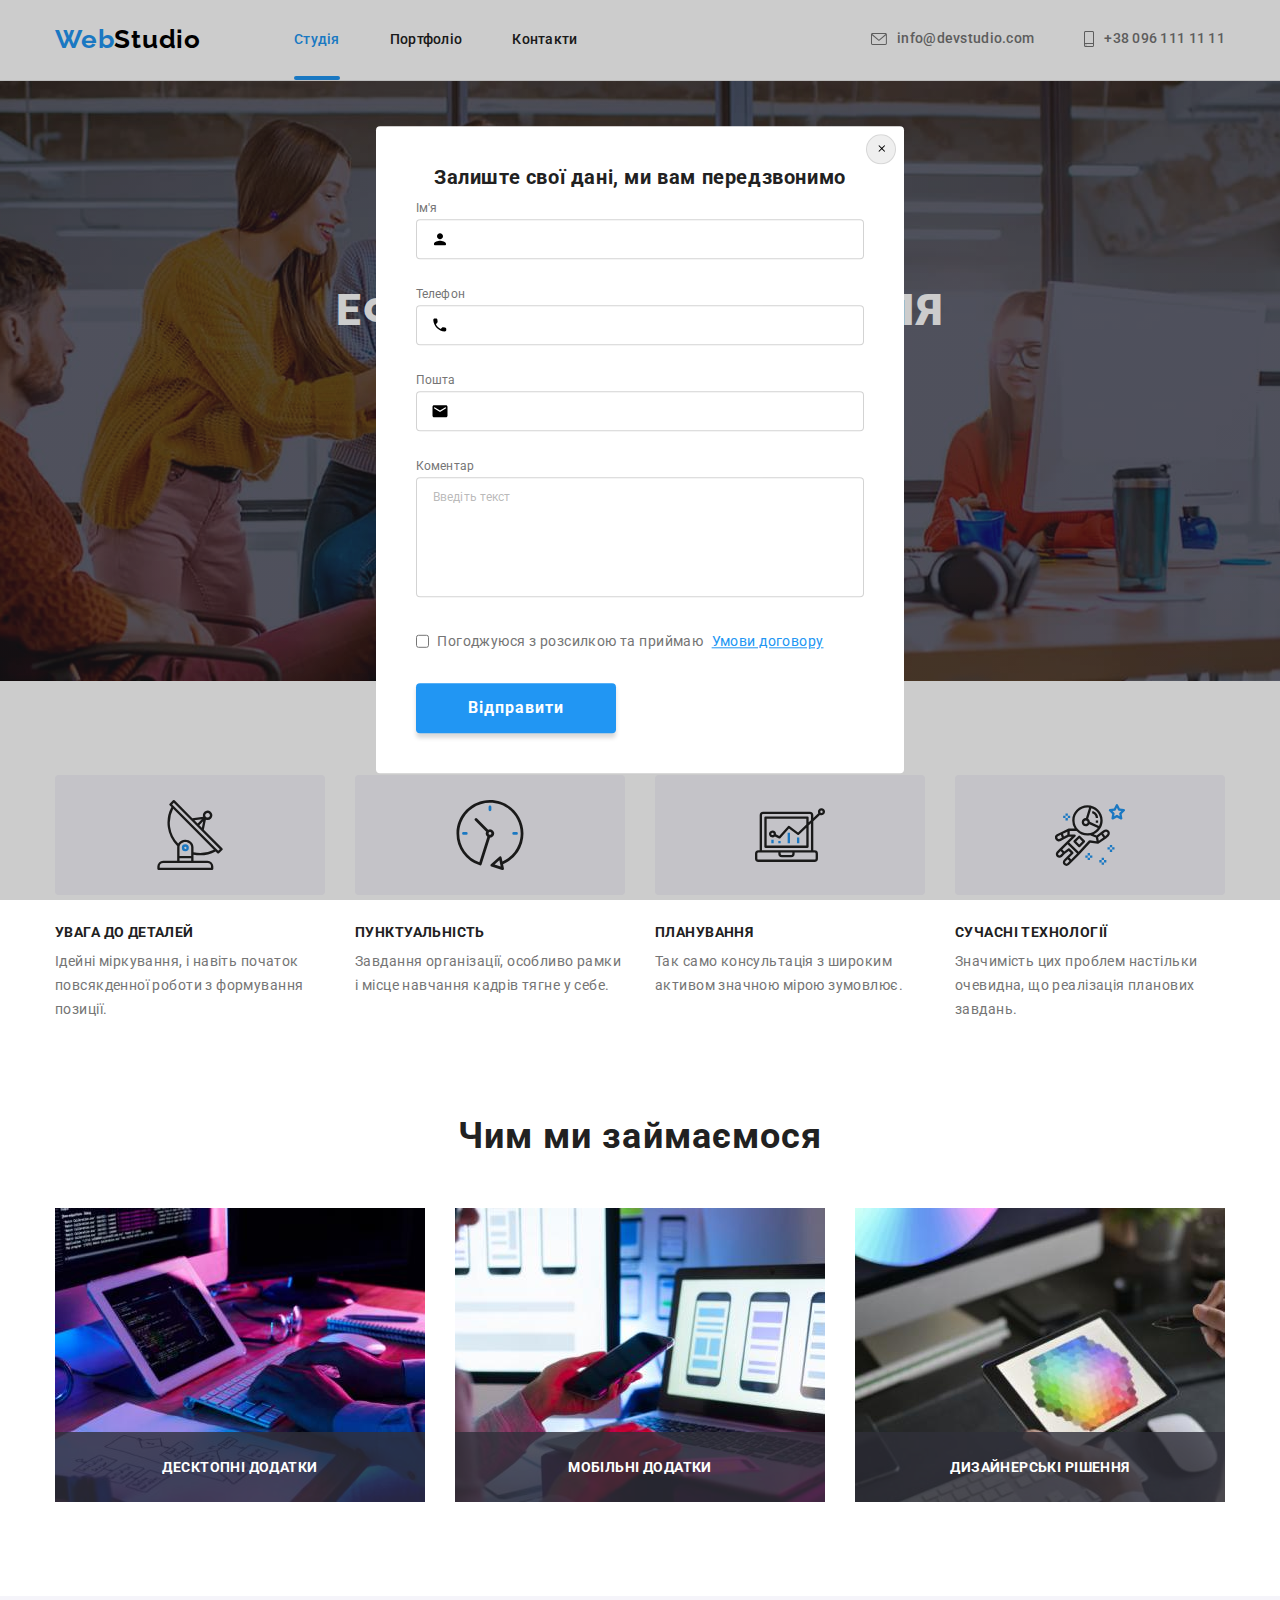
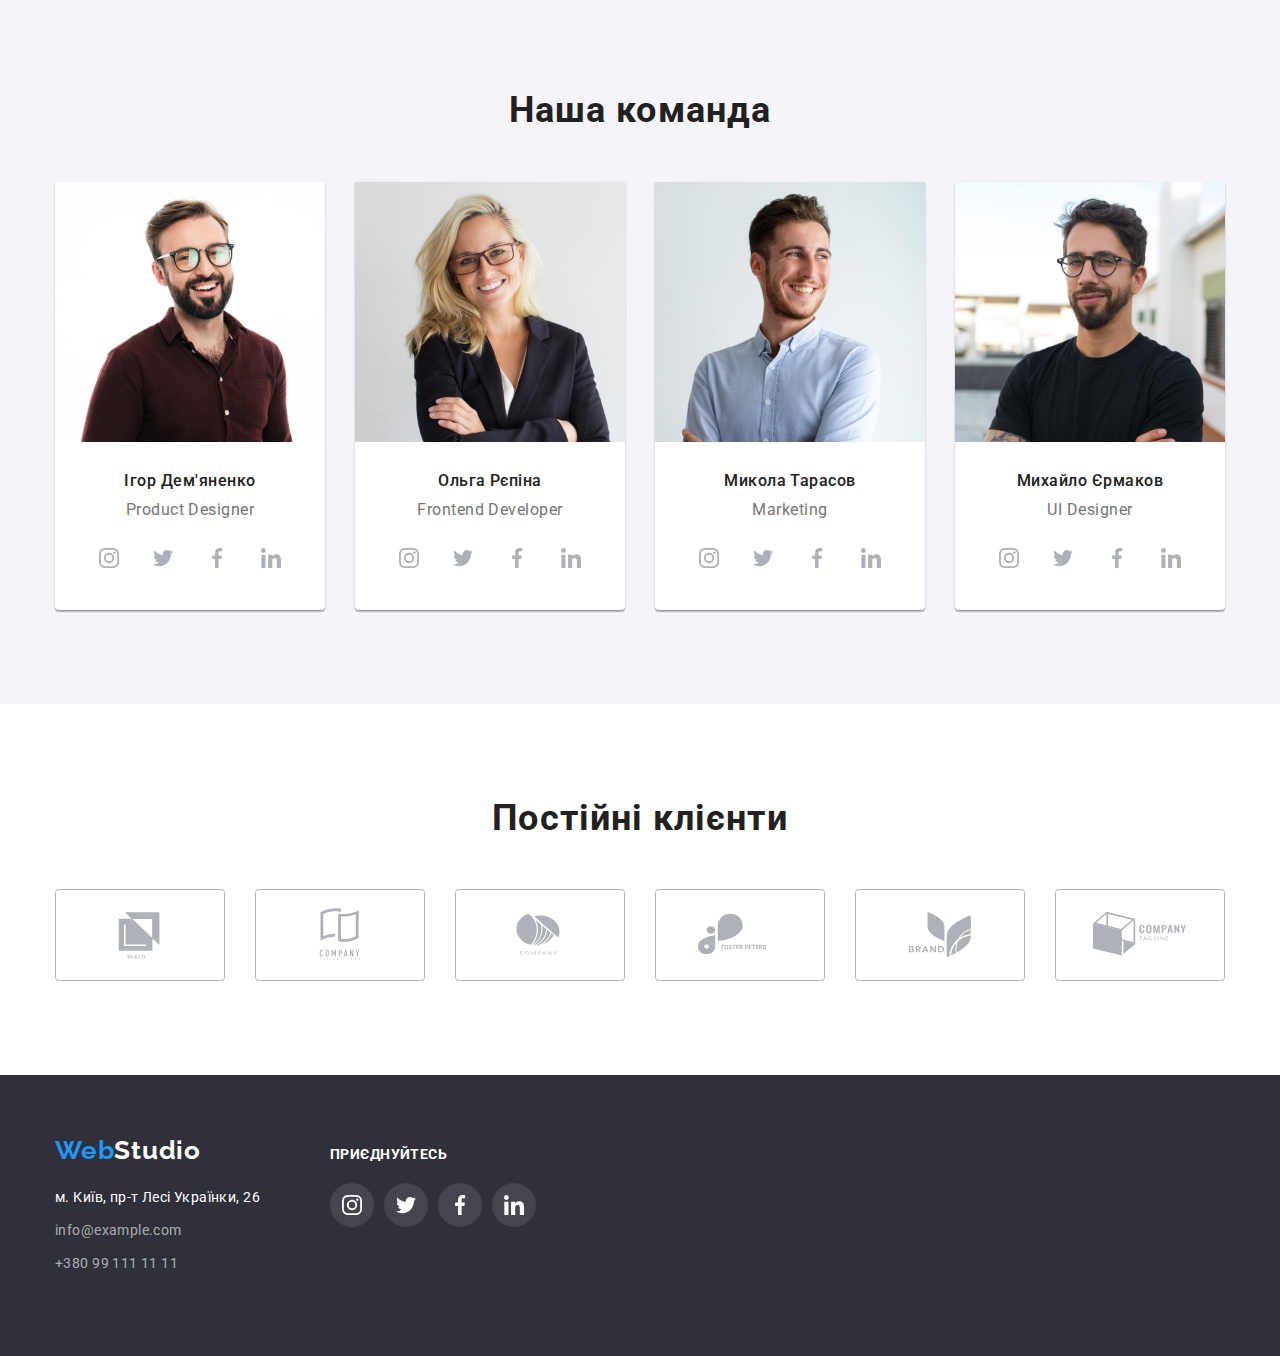
==== index.html @ add009b6 "Homework 6" ====
<!DOCTYPE html>
<html lang="ru">
  <head>
    <meta charset="UTF-8" />
    <meta http-equiv="X-UA-Compatible" content="IE=edge" />
    <meta name="viewport" content="width=device-width, initial-scale=1.0" />
    <title>Студия</title>
    <link rel="preconnect" href="https://fonts.googleapis.com" />
    <link rel="preconnect" href="https://fonts.gstatic.com" crossorigin />
    <link
      href="https://fonts.googleapis.com/css2?family=Raleway:wght@700&family=Roboto:wght@400;500;700;900&display=swap"
      rel="stylesheet"
    />
    <link
      rel="stylesheet"
      href="https://cdn.jsdelivr.net/npm/modern-normalize@1.1.0/modern-normalize.min.css"
    />
    <link rel="stylesheet" href="./css/styles.css" />
  </head>
  <body class="body">
    <header class="header">
      <div class="container">
        <div class="header-container">
          <a href="./index.html" class="header-logo link"
            >Web<span class="header-logo-name">Studio</span></a
          >

          <div class="header-container">
            <ul class="header-list list">
              <li class="header-item-menu">
                <a href="./index.html" class="header-link link current"
                  >Студія
                </a>
              </li>
              <li class="header-item">
                <a href="./portfolio.html" class="header-link link"
                  >Портфоліо</a
                >
              </li>
              <li class="header-item">
                <a href="" class="header-link link">Контакти</a>
              </li>
            </ul>
          </div>
          <div class="header-container-social">
            <ul class="header-list-social list">
              <li class="header-item">
                <a href=" mailto:info@devstudio.com" class="header-mail link">
                  <svg class="header-icon" width="16px" height="12px">
                    <use href="./images/icon.svg#icon-envelope"></use>
                  </svg>
                  info@devstudio.com</a
                >
              </li>
              <li class="header-item">
                <a href="tel:+38096111111" class="header-tel link"
                  ><svg class="header-icon" width="10px" height="16px">
                    <use href="./images/icon.svg#icon-vector"></use>
                  </svg>
                  +38 096 111 11 11</a
                >
              </li>
            </ul>
          </div>
        </div>
      </div>
    </header>
    <main>
      <section class="hero">
        <div class="container">
          <h1 class="hero-title">Ефективні рішення для вашого бізнесу</h1>
          <button type="button" class="hero-btn" data-modal-open>
            Замовити послугу
          </button>
        </div>
      </section>
      <section class="list-item">
        <div class="container">
          <ul class="list-icon list">
            <li class="item-icon">
              <svg class="icon" width="70px" height="70px">
                <use href="./images/icon.svg#icon-antenna"></use>
              </svg>
            </li>
            <li class="item-icon">
              <svg class="icon" width="70px" height="70px">
                <use href="./images/icon.svg#icon-clock"></use>
              </svg>
            </li>
            <li class="item-icon">
              <svg class="icon" width="70px" height="70px">
                <use href="./images/icon.svg#icon-diagram"></use>
              </svg>
            </li>
            <li class="item-icon">
              <svg class="icon" width="70px" height="70px">
                <use href="./images/icon.svg#icon-astronaut"></use>
              </svg>
            </li>
          </ul>
          <ul class="list-info list">
            <li class="item">
              <h3 class="list-item-title">УВАГА ДО ДЕТАЛЕЙ</h3>
              <p class="list-item-text">
                Ідейні міркування, і навіть початок повсякденної роботи з
                формування позиції.
              </p>
            </li>
            <li class="item">
              <h3 class="list-item-title">ПУНКТУАЛЬНІСТЬ</h3>
              <p class="list-item-text">
                Завдання організації, особливо рамки і місце навчання кадрів
                тягне у себе.
              </p>
            </li>
            <li class="item">
              <h3 class="list-item-title">ПЛАНУВАННЯ</h3>
              <p class="list-item-text">
                Так само консультація з широким активом значною мірою зумовлює.
              </p>
            </li>
            <li class="item">
              <h3 class="list-item-title">СУЧАСНІ ТЕХНОЛОГІЇ</h3>
              <p class="list-item-text">
                Значимість цих проблем настільки очевидна, що реалізація
                планових завдань.
              </p>
            </li>
          </ul>
        </div>
      </section>
      <section class="work">
        <div class="container">
          <h2 class="work-title">Чим ми займаємося</h2>
          <ul class="work-list list">
            <li class="work-item">
              <img src="images/img.jpg" width="370" alt="Делаем разметку" />
              <div class="box">
                <p class="text">Десктопні додатки</p>
              </div>
            </li>
            <li class="work-item">
              <img
                src="images/img1.jpg"
                width="370"
                alt="Оптимизируем под все платформы"
              />
              <div class="box">
                <p class="text">Мобільні додатки</p>
              </div>
            </li>
            <li class="work-item">
              <img
                src="images/img2.jpg"
                width="370"
                alt="Подбираем цветовую гамму"
              />
              <div class="box">
                <p class="text">Дизайнерські рішення</p>
              </div>
            </li>
          </ul>
        </div>
      </section>
      <section class="team">
        <div class="container">
          <h2 class="team-title">Наша команда</h2>
          <ul class="team-list list">
            <li class="team-item">
              <img src="images/img3.jpg" width="270" alt="Ігор Дем'яненко" />
              <div class="info">
                <h3 class="team-after-title">Ігор Дем'яненко</h3>
                <p class="team-text">Product Designer</p>
                <ul class="team-soc list">
                  <li class="team-soc-item">
                    <a href="" class="team-soc-link link">
                      <svg class="team-soc-icon" width="20px" height="20px">
                        <use href="./images/icon.svg#icon-instagram"></use>
                      </svg>
                    </a>
                  </li>
                  <li class="team-soc-item">
                    <a href="" class="team-soc-link link">
                      <svg class="team-soc-icon" width="20px" height="20px">
                        <use href="./images/icon.svg#icon-twitter"></use>
                      </svg>
                    </a>
                  </li>
                  <li class="team-soc-item">
                    <a href="" class="team-soc-link link">
                      <svg class="team-soc-icon" width="20px" height="20px">
                        <use href="./images/icon.svg#icon-facebook"></use>
                      </svg>
                    </a>
                  </li>
                  <li class="team-soc-item">
                    <a href="" class="team-soc-link link">
                      <svg class="team-soc-icon" width="20px" height="20px">
                        <use href="./images/icon.svg#icon-linkedin"></use>
                      </svg>
                    </a>
                  </li>
                </ul>
              </div>
            </li>
            <li class="team-item">
              <img src="images/img4.jpg" width="270" alt="Ольга Рєпіна" />
              <div class="info">
                <h3 class="team-after-title">Ольга Рєпіна</h3>
                <p class="team-text">Frontend Developer</p>
                <ul class="team-soc list">
                  <li class="team-soc-item">
                    <a href="" class="team-soc-link link">
                      <svg class="team-soc-icon" width="20px" height="20px">
                        <use href="./images/icon.svg#icon-instagram"></use>
                      </svg>
                    </a>
                  </li>
                  <li class="team-soc-item">
                    <a href="" class="team-soc-link link">
                      <svg class="team-soc-icon" width="20px" height="20px">
                        <use href="./images/icon.svg#icon-twitter"></use>
                      </svg>
                    </a>
                  </li>
                  <li class="team-soc-item">
                    <a href="" class="team-soc-link link">
                      <svg class="team-soc-icon" width="20px" height="20px">
                        <use href="./images/icon.svg#icon-facebook"></use>
                      </svg>
                    </a>
                  </li>
                  <li class="team-soc-item">
                    <a href="" class="team-soc-link link">
                      <svg class="team-soc-icon" width="20px" height="20px">
                        <use href="./images/icon.svg#icon-linkedin"></use>
                      </svg>
                    </a>
                  </li>
                </ul>
              </div>
            </li>
            <li class="team-item">
              <img src="images/img5.jpg" width="270" alt="Микола Тарасов" />
              <div class="info">
                <h3 class="team-after-title">Микола Тарасов</h3>
                <p class="team-text">Marketing</p>
                <ul class="team-soc list">
                  <li class="team-soc-item">
                    <a href="" class="team-soc-link link">
                      <svg class="team-soc-icon" width="20px" height="20px">
                        <use href="./images/icon.svg#icon-instagram"></use>
                      </svg>
                    </a>
                  </li>
                  <li class="team-soc-item">
                    <a href="" class="team-soc-link link">
                      <svg class="team-soc-icon" width="20px" height="20px">
                        <use href="./images/icon.svg#icon-twitter"></use>
                      </svg>
                    </a>
                  </li>
                  <li class="team-soc-item">
                    <a href="" class="team-soc-link link">
                      <svg class="team-soc-icon" width="20px" height="20px">
                        <use href="./images/icon.svg#icon-facebook"></use>
                      </svg>
                    </a>
                  </li>
                  <li class="team-soc-item">
                    <a href="" class="team-soc-link link">
                      <svg class="team-soc-icon" width="20px" height="20px">
                        <use href="./images/icon.svg#icon-linkedin"></use>
                      </svg>
                    </a>
                  </li>
                </ul>
              </div>
            </li>
            <li class="team-item">
              <img src="images/img6.jpg" width="270" alt="Михайло Єрмаков" />
              <div class="info">
                <h3 class="team-after-title">Михайло Єрмаков</h3>
                <p class="team-text">UI Designer</p>
                <ul class="team-soc list">
                  <li class="team-soc-item">
                    <a href="" class="team-soc-link link">
                      <svg class="team-soc-icon" width="20px" height="20px">
                        <use href="./images/icon.svg#icon-instagram"></use>
                      </svg>
                    </a>
                  </li>
                  <li class="team-soc-item">
                    <a href="" class="team-soc-link link">
                      <svg class="team-soc-icon" width="20px" height="20px">
                        <use href="./images/icon.svg#icon-twitter"></use>
                      </svg>
                    </a>
                  </li>
                  <li class="team-soc-item">
                    <a href="" class="team-soc-link link">
                      <svg class="team-soc-icon" width="20px" height="20px">
                        <use href="./images/icon.svg#icon-facebook"></use>
                      </svg>
                    </a>
                  </li>
                  <li class="team-soc-item">
                    <a href="" class="team-soc-link link">
                      <svg class="team-soc-icon" width="20px" height="20px">
                        <use href="./images/icon.svg#icon-linkedin"></use>
                      </svg>
                    </a>
                  </li>
                </ul>
              </div>
            </li>
          </ul>
        </div>
      </section>
      <section class="client">
        <div class="container">
          <h2 class="client-title">Постійні клієнти</h2>
          <ul class="client-list list">
            <li class="client-item">
              <a href="" class="company link">
                <svg class="company-icon" width="106px" height="60px">
                  <use href="./images/icon.svg#icon-logo"></use>
                </svg>
              </a>
            </li>
            <li class="client-item">
              <a href="" class="company link">
                <svg class="company-icon" width="106px" height="60px">
                  <use href="./images/icon.svg#icon-logo1"></use>
                </svg>
              </a>
            </li>
            <li class="client-item">
              <a href="" class="company link">
                <svg class="company-icon" width="106px" height="60px">
                  <use href="./images/icon.svg#icon-logo2"></use>
                </svg>
              </a>
            </li>
            <li class="client-item">
              <a href="" class="company link">
                <svg class="company-icon" width="106px" height="60px">
                  <use href="./images/icon.svg#icon-logo3"></use>
                </svg>
              </a>
            </li>
            <li class="client-item">
              <a href="" class="company link">
                <svg class="company-icon" width="106px" height="60px">
                  <use href="./images/icon.svg#icon-logo4"></use>
                </svg>
              </a>
            </li>
            <li class="client-item">
              <a href="" class="company link">
                <svg class="company-icon" width="106px" height="60px">
                  <use href="./images/icon.svg#icon-logo5"></use>
                </svg>
              </a>
            </li>
          </ul>
        </div>
      </section>
    </main>
    <footer class="footer">
      <div class="container">
        <div class="footer-info">
          <a href="./index.html" class="footer-logo link"
            >Web<span class="footer-logo-name">Studio</span></a
          >

          <address class="addres">
            <ul class="footer-list list">
              <li class="footer-item">
                <a
                  href="https://goo.gl/maps/9EhLEktv7gh13AXv5"
                  class="footer-addres link"
                  target="_blank"
                  rel="noopener noreferrer nofollow"
                  >м. Київ, пр-т Лесі Українки, 26</a
                >
              </li>
              <li class="footer-item">
                <a href="mailto:info@example.com" class="footer-link link"
                  >info@example.com</a
                >
              </li>
              <li class="footer-item">
                <a href="tel:+380991111111" class="footer-tel link"
                  >+380 99 111 11 11</a
                >
              </li>
            </ul>
          </address>
        </div>
        <div class="social">
          <h3 class="social-title">приєднуйтесь</h3>
          <ul class="team-social list">
            <li class="team-social-item">
              <a href="" class="team-social-link link">
                <svg class="team-social-icon" width="20px" height="20px">
                  <use href="./images/icon.svg#icon-instagram"></use>
                </svg>
              </a>
            </li>
            <li class="team-social-item">
              <a href="" class="team-social-link link">
                <svg class="team-social-icon" width="20px" height="20px">
                  <use href="./images/icon.svg#icon-twitter"></use>
                </svg>
              </a>
            </li>
            <li class="team-social-item">
              <a href="" class="team-social-link link">
                <svg class="team-social-icon" width="20px" height="20px">
                  <use href="./images/icon.svg#icon-facebook"></use>
                </svg>
              </a>
            </li>
            <li class="team-social-item">
              <a href="" class="team-social-link link">
                <svg class="team-social-icon" width="20px" height="20px">
                  <use href="./images/icon.svg#icon-linkedin"></use>
                </svg>
              </a>
            </li>
          </ul>
        </div>
      </div>
    </footer>
    <div class="backdrop" data-modal>
      <div class="modal">
        <button type="button" class="modal-close" data-modal-close>
          <svg class="model-icon" width="11px" height="11px">
            <use href="./images/icon.svg#icon-close"></use>
          </svg>
        </button>
        <p class="modal-title">Залиште свої дані, ми вам передзвонимо</p>
        <form class="modal-form">
          <div class="modal-field">
            <label class="modal-label" for="name">Ім'я</label>
            <div>
              <input
                type="text"
                class="modal-input"
                name="name"
                placeholder=""
                required
                id="name"
              />
              <svg class="form-icon" width="18px" height="18px">
                <use href="./images/icon.svg#icon-person"></use>
              </svg>
            </div>
          </div>

          <div class="modal-field">
            <label class="modal-label" for="tel">Телефон</label>
            <div>
              <input
                type="tel"
                class="modal-input"
                name="tel"
                placeholder=""
                required
                id="tel"
              />
              <svg class="form-icon" width="18px" height="18px">
                <use href="./images/icon.svg#icon-phone"></use>
              </svg>
            </div>
          </div>
          <div class="modal-field">
            <label class="modal-label" for="email">Пошта</label>
            <div>
              <input
                type="email"
                class="modal-input"
                name="email"
                placeholder=""
                id="email"
              />
              <svg class="form-icon" width="18px" height="18px">
                <use href="./images/icon.svg#icon-email"></use>
              </svg>
            </div>
          </div>
          <div class="modal-field">
            <label class="modal-label" for="user-text">Коментар</label>
            <textarea
              name="user-text"
              id="user-text"
              placeholder="Введіть текст"
              class="modal-text"
            ></textarea>
          </div>
          <div class="form">
            <input type="checkbox" name="yes" id="yes" />
            <p class="form-title">Погоджуюся з розсилкою та приймаю</p>
            <a href="" class="modal-link">Умови договору</a>
          </div>
          <button type="submit" class="modal-btn">Відправити</button>
        </form>
      </div>
    </div>
    <script src="./js/modal.js"></script>
  </body>
</html>
---- css/styles.css ----
:root {
  --timing-function: cubic-bezier(0.4, 0, 0.2, 1);
  --duration: 250ms;

  --background-color-hero: #2f303a;
  --hero-title-color: #ffffff;
  --background-color-team: #f5f4fa;
  --link-color: #2196f3;
  --btn-color: #188ce8;
  --soc-link: #ffffff;
  --soc-icon: #afb1b8;
  --company: #2196f3;
  --team-social-link: #2196f3;
  --team-social-icon: #ffffff;
  --card-link: translateY(-100%);
  --portfolio-item: 0px 1px 1px rgba(0, 0, 0, 0.12),
    0px 4px 4px rgba(0, 0, 0, 0.06), 1px 4px 6px rgba(0, 0, 0, 0.16);
}

p,
h1,
h2,
h3,
h4,
h5,
h6 {
  margin: 0;
}
ul,
ol {
  margin-left: 0;
  padding-left: 0;
}
address {
  font-style: normal;
}
a {
  color: currentColor;
}
button {
  cursor: pointer;
}
img {
  display: block;
  max-width: 100%;
}

.body {
  font-family: "Roboto", sans-serif;
}
.list {
  list-style: none;
  margin: 0;
}
.link {
  text-decoration: none;
}
.container {
  width: 1200px;
  max-width: 100%;
  margin-left: auto;
  margin-right: auto;
  padding-left: 15px;
  padding-right: 15px;
}
.section {
  padding-top: 94px;
  padding-bottom: 94px;
}

/*---------HEADER---------*/
.header {
  background-color: #ffffff;
  padding-top: 24px;
  padding-bottom: 25px;
}
.header-logo {
  font-family: "Raleway";
  font-style: normal;
  font-weight: 700;
  font-size: 26px;
  line-height: 1.19;
  letter-spacing: 0.03em;
  color: #2196f3;
}

.header-logo-name {
  width: 145px;
  height: 31px;
  left: 215px;
  top: 24px;
  font-family: "Raleway", sans-serif;
  font-style: normal;
  font-weight: 700;
  font-size: 26px;
  line-height: 1.19;
  letter-spacing: 0.03em;
  color: #000000;
}
.header-item-menu {
  margin-left: 93px;
}

.header-container {
  display: flex;
  align-items: center;
}

.header-list {
  display: flex;
  gap: 50px;
}
.header-list-social {
  display: flex;
  gap: 50px;
}
.header-container-social {
  margin-left: auto;
}

.header-link {
  font-weight: 500;
  font-size: 14px;
  line-height: 1.14;
  letter-spacing: 0.02em;
  color: #212121;
  padding-top: 32px;
  padding-bottom: 32px;
  transition: color var(--duration) var(--timing-function);
}
.current {
  color: #2196f3;
  position: relative;
}
.header-link.current::after {
  position: absolute;
  bottom: -1px;
  left: 0;
  content: "";
  display: block;
  width: 100%;
  height: 4px;
  background-color: #2196f3;
  border-radius: 2px;
}

.header-link:hover,
.header-link:focus {
  color: var(--link-color);
}
.header-mail {
  color: #757575;
  font-weight: 500;
  font-size: 14px;
  line-height: 1.14;
  letter-spacing: 0.02em;
  transition: color var(--duration) var(--timing-function);
}
.header-mail:hover,
.header-mail:focus {
  color: var(--link-color);
}
.header-tel {
  font-weight: 500;
  font-size: 14px;
  line-height: 1.14;
  letter-spacing: 0.02em;
  color: #757575;
  transition: color var(--duration) var(--timing-function);
}
.header-tel:hover,
.header-tel:focus {
  color: var(--link-color);
}
.header-mail,
.header-tel,
.header-icon {
  display: flex;
  align-items: center;
  gap: 10px;
}

.header-mail:hover,
.header-mail:focus {
  color: var(--link-color);
}

.header-link.current {
  color: #2196f3;
}
.header-icon {
  fill: currentColor;
}

/*----------HERO----------*/
.hero {
  background-color: #2f303a;
  background-color: var(--background-color-hero);
  padding-bottom: 200px;
  padding-top: 200px;
  background-image: linear-gradient(
      rgba(47, 48, 58, 0.4),
      rgba(47, 48, 58, 0.4)
    ),
    url(../images/hero-bg.jpg);
  max-width: 1600px;
  margin: 0 auto;

  background-repeat: no-repeat;
  background-position: center;
  background-size: cover;
}

.hero-title {
  font-weight: 900;
  font-size: 44px;
  line-height: 1.36;
  text-align: center;
  letter-spacing: 0.06em;
  color: #ffffff;
  text-transform: uppercase;
  color: var(--hero-title-color);
  max-width: 696px;
  margin-right: auto;
  margin-left: auto;
}
.hero-btn {
  font-weight: 700;
  font-size: 16px;
  line-height: 1.87;
  display: flex;
  align-items: center;
  text-align: center;
  letter-spacing: 0.06em;
  color: #ffffff;
  background: #2196f3;
  box-shadow: 0px 4px 4px rgba(0, 0, 0, 0.15);
  border-radius: 4px;
  font-family: inherit;
  display: block;
  margin: 30px auto 0;
  padding: 10px 32px;
  border: 0;
  transition: background-color var(--duration) var(--timing-function);
}
.hero-btn:hover,
.hero-btn:focus {
  background-color: var(--btn-color);
}

/*----------LIST-ITEM----------*/
.list-item {
  padding-top: 94px;
  padding-bottom: 94px;
}
.list-icon {
  display: flex;

  justify-content: space-between;
  gap: 30px;
}
.item-icon {
  display: flex;
  width: 270px;
  height: 120px;
  background-color: #f5f4fa;
  border-radius: 4px;
  margin-bottom: 30px;
  justify-content: center;
  align-items: center;
}
.item-icon {
}
.icon {
}
.list-info {
  display: flex;
  gap: 30px;
}
.item {
  display: flex;
  display: inline-block;
}
.item::before,
.list-item-title {
  font-weight: 700;
  font-size: 14px;
  line-height: 1.14;
  letter-spacing: 0.03em;
  color: #212121;
  text-transform: uppercase;
}
.list-item-text {
  font-weight: 400;
  font-size: 14px;
  line-height: 1.71;
  letter-spacing: 0.03em;
  color: #757575;
  margin-top: 10px;
  max-width: 270px;
}

/*----------WORK----------*/
.work {
  display: flex;
  align-items: center;
  padding-bottom: 94px;
}

.work-title {
  font-weight: 700;
  font-size: 36px;
  line-height: 1.16;
  text-align: center;
  letter-spacing: 0.03em;
  color: #212121;

  margin-bottom: 50px;
}
.work-list {
  display: flex;
  gap: 30px;
}
.work-item {
  position: relative;
}

.box {
  width: 370px;
  height: 70px;
  background-color: rgba(47, 48, 58, 0.8);
  position: absolute;
  bottom: 0%;
}
.text {
  font-family: "Roboto";
  font-style: normal;
  font-weight: 700;
  font-size: 14px;
  line-height: 16px;
  text-align: center;
  letter-spacing: 0.03em;
  text-transform: uppercase;
  color: #ffffff;

  padding-top: 27px;
  padding-right: auto;
  padding-bottom: 27px;
  padding-left: auto;
}

/*----------TEAM----------*/

.team {
  background-color: #f5f4fa;
  background-color: var(--background-color-team);
  padding-top: 94px;
  padding-bottom: 94px;
}
.team-icon {
  content: "";
  width: 270px;
  height: 120px;
}
.team-list {
  display: flex;
  gap: 30px;
}
.team-soc {
  display: flex;
  justify-content: center;
  gap: 10px;
}
.team-soc-link {
  width: 44px;
  height: 44px;
  border-radius: 50%;
  background-color: #ffffff;
  display: flex;
  align-items: center;
  justify-content: center;
  transition: background-color var(--duration) var(--timing-function);
}
.team-soc-icon {
  fill: #afb1b8;
  transition: fill var(--duration) var(--timing-function);
}
.team-soc-link:hover,
.team-soc-link:focus {
  background-color: var(--link-color);
}

.team-soc-link:hover .team-soc-icon {
  fill: var(--soc-link);
}
.team-soc-link:focus .team-soc-icon {
  fill: var(--soc-link);
}

.team-title {
  font-weight: 700;
  font-size: 36px;
  line-height: 1.16;
  text-align: center;
  letter-spacing: 0.03em;
  color: #212121;
  margin-bottom: 50px;
}

.team-item {
  background: #ffffff;
  box-shadow: 0px 1px 3px rgba(0, 0, 0, 0.12), 0px 1px 1px rgba(0, 0, 0, 0.14),
    0px 2px 1px rgba(0, 0, 0, 0.2);
  border-radius: 0px 0px 4px 4px;
}
.team-after-title {
  font-weight: 500;
  font-size: 16px;
  line-height: 1.18;
  text-align: center;
  letter-spacing: 0.03em;
  color: #212121;
  margin-bottom: 10px;
}
.team-text {
  font-weight: 400;
  font-size: 16px;
  line-height: 1.18;
  text-align: center;
  letter-spacing: 0.03em;
  color: #757575;
  margin-bottom: 16px;
}
.info {
  padding-top: 30px;
  padding-bottom: 30px;
}
.client {
  padding-top: 94px;
  padding-bottom: 94px;
}
.client-title {
  font-weight: 700;
  font-size: 36px;
  line-height: 1.16;
  text-align: center;
  letter-spacing: 0.03em;
  color: #212121;
  margin-bottom: 50px;
}
.client-list {
  display: flex;
  justify-content: center;
  align-items: center;
  gap: 30px;
  grid-row: 0;
}
.client-item {
}

.company {
  display: flex;
  border: 1px solid #afb1b8;
  border-radius: 4px;
  width: calc((1170px - 150px) / 6);
  height: 92px;
  justify-content: center;
  align-items: center;
  color: #afb1b8;
  transition: border-color var(--duration) var(--timing-function),
    color var(--duration) var(--timing-function);
}
.company-icon {
  fill: #afb1b8;
}
.company-icon {
  fill: currentColor;
}

.company:hover,
.company:focus {
  border-color: var(--company);
  color: var(--company);
}

/*----------FOOTER----------*/
.footer-info {
}
.footer {
  background-color: #2f303a;
  padding-top: 60px;
  padding-bottom: 60px;
  margin: 0 auto;
}
.footer .container {
  display: flex;
  align-items: baseline;
}
.footer-logo {
  width: 145px;
  height: 31px;
  left: 215px;
  top: 24px;
  font-family: "Raleway";
  font-style: normal;
  font-weight: 700;
  font-size: 26px;
  line-height: 1.19;
  letter-spacing: 0.03em;
  color: #2196f3;
}
.footer-logo-name {
  font-family: "Raleway", sans-serif;
  font-style: normal;
  font-weight: 700;
  font-size: 26px;
  line-height: 1.19;
  letter-spacing: 0.03em;
  color: #ffffff;
}
.footer-list {
  margin-bottom: 20px;
}

.addres {
  font-style: normal;
  margin-top: 20px;
}

.footer-addres {
  font-size: 14px;
  line-height: 1.71;
  letter-spacing: 0.03em;
  color: #ffffff;
}
.footer-item {
  margin-bottom: 9px;
}
.footer-item:last-child {
  margin-bottom: 0px;
}

.footer-link {
  font-size: 14px;
  line-height: 1.71;
  letter-spacing: 0.03em;
  color: rgba(255, 255, 255, 0.6);
}
.footer-tel {
  font-size: 14px;
  line-height: 1.71;
  letter-spacing: 0.03em;
  color: rgba(255, 255, 255, 0.6);
}
.social {
  margin-left: 70px;
}
.social-title {
  font-size: 14px;
  line-height: 1.14;
  letter-spacing: 0.03em;
  text-transform: uppercase;
  color: #ffffff;
  margin-bottom: 20px;
}
.team-social {
  display: flex;
  justify-content: center;
  gap: 10px;
}

.team-social-link {
  width: 44px;
  height: 44px;
  border-radius: 50%;
  background-color: rgba(255, 255, 255, 0.1);
  display: flex;
  align-items: center;
  justify-content: center;
  transition: background-color var(--duration) var(--timing-function),
    fill var(--duration) var(--timing-function);
}
.team-social-icon {
  fill: #ffffff;
}
.team-social-link:hover,
.team-social-link:focus {
  background-color: var(--team-social-link);
}

.team-social-link:hover .team-social-icon {
  fill: var(--team-social-icon);
}
.team-social-link:focus .team-social-icon {
  fill: var(--team-social-icon);
}

/*----------PORTFOLIO----------*/
.header {
  display: flex;
  align-items: center;
  border-bottom: 1px solid #ececec;
}

.header-list-portfolio {
  display: flex;
  align-items: center;
  gap: 50px;
  margin-left: 93px;
}
.header-list-contact {
  display: flex;
  align-items: center;
  gap: 50px;
}
.header-item-portfolio {
  display: flex;
  align-items: center;
  gap: 10px;
}
.portfolio-icon {
  display: flex;
  align-items: center;
  gap: 50px;
}
.header-container-portfolio {
  margin-left: auto;
}

.hidden {
  position: absolute;
  width: 1px;
  height: 1px;
  margin: -1px;
  border: 0;
  padding: 0;
  white-space: nowrap;
  clip-path: inset(100%);
  clip: rect(0 0 0 0);
  overflow: hidden;
}
.portfolio {
  padding-top: 94px;
  padding-bottom: 94px;
}
.portfolio-list {
  display: flex;
  justify-content: center;
  gap: 8px;
  margin-bottom: 50px;
}
.portfolio-list-items {
  display: flex;
  flex-wrap: wrap;
  justify-content: space-between;
  row-gap: 30px;
}
.portfolio-item {
  background: #ffffff;
  transition: box-shadow var(--duration) var(--timing-function);
}
.card {
  position: relative;
  overflow: hidden;
}
.card-link {
}
.card-link:hover .text-card {
  transform: var(--card-link);
}
.card-link:focus .text-card {
  transform: var(--card-link);
}
.text-card {
  position: absolute;
  width: 100%;
  height: 100%;

  padding: 63px 24px;
  font-weight: 400;
  font-size: 18px;
  line-height: 1.55;
  letter-spacing: 0.03em;
  color: #ffffff;
  background-color: rgba(33, 150, 243, 0.9);
  transition: transform var(--duration) var(--timing-function);
}

.portfolio-item:hover,
.portfolio-item:focus {
  box-shadow: var(--portfolio-item);
}

.portfolio-list-items li img {
  width: 370px;
}
.portfolio-btn {
  font-weight: 500;
  font-size: 16px;
  line-height: 1.62;
  text-align: center;
  letter-spacing: 0.03em;
  color: #212121;
  background: #f5f4fa;
  border-radius: 4px;
  cursor: pointer;
  font-family: inherit;
  border: 0;
  padding: 6px 22px;
  transition: background-color var(--duration) var(--timing-function),
    color var(--duration) var(--timing-function);
}
.portfolio-btn:hover,
.portfolio-btn:focus {
  background-color: #2196f3;
  color: #ffffff;
}

.portfolio-title {
  font-weight: 700;
  font-size: 18px;
  line-height: 2;
  letter-spacing: 0.06em;
  color: #212121;
  margin-bottom: 4px;
}
.portfolio-text {
  font-size: 16px;
  line-height: 1.87;
  letter-spacing: 0.03em;
  color: #757575;
}
.portfolio-item-bottom {
  border-right: 1px solid #eeeeee;
  border-bottom: 1px solid #eeeeee;
  border-left: 1px solid #eeeeee;
  padding: 20px 24px;
}

/* MODAL */
.backdrop {
  position: fixed;
  top: 0;
  width: 100%;
  height: 100%;
  background-color: rgba(0, 0, 0, 0.2);
  transition: opacity 250ms linear, visibility 250ms linear;
}
.backdrop.is-hidden .modal {
  transform: translate(-50%, -50%) scale(0);
}
.modal {
  position: absolute;
  background-color: #ffffff;
  width: 528px;
  min-height: 581px;
  border-radius: 4px;
  top: 50%;
  left: 50%;
  transform: translate(-50%, -50%) scale(1);
  transition: transform 250ms linear;
  padding: 40px;
}
.modal-title {
  font-weight: 700;
  font-size: 20px;
  line-height: 23px;
  text-align: center;
  letter-spacing: 0.03em;
  color: #212121;
  margin-bottom: 12px;
}
.modal-close {
  position: absolute;
  right: 8px;
  top: 8px;
  width: 30px;
  height: 30px;
  border: 1px solid rgba(0, 0, 0, 0.1);
  border-radius: 50%;
}
.model-icon {
  color: #000000;
}
.is-hidden {
  opacity: 0;
  visibility: hidden;
  pointer-events: none;
}
.modal-input {
  width: 100%;
  height: 40px;
  border: 1px solid rgba(33, 33, 33, 0.2);
  border-radius: 4px;
  padding-left: 42px;
}
.modal-field {
  margin-bottom: 28px;
  position: relative;
}
.modal-input::placeholder {
  font-weight: 400;
  font-size: 12px;
  line-height: 14px;
  letter-spacing: 0.01em;
  color: rgba(117, 117, 117, 0.5);
}
.modal-label {
  font-weight: 400;
  font-size: 12px;
  line-height: 14px;
  letter-spacing: 0.01em;
  color: #757575;
  display: block;
  margin-bottom: 4px;
}
.modal-text {
  width: 100%;
  height: 120px;
  border: 1px solid rgba(33, 33, 33, 0.2);
  border-radius: 4px;
  padding: 12px 16px;
  resize: none;
}
.modal-text::placeholder {
  font-weight: 400;
  font-size: 12px;
  line-height: 14px;
  letter-spacing: 0.01em;
  color: rgba(117, 117, 117, 0.5);
}
.form-icon {
  position: absolute;
  top: 50%;
  bottom: 50%;
  transform: translate(-50% -50%);
  left: 15px;
}
.modal-btn {
  width: 200px;
  height: 50px;
  background: #2196f3;
  box-shadow: 0px 4px 4px rgba(0, 0, 0, 0.15);
  border-radius: 4px;
  border: none;
  font-weight: 700;
  font-size: 16px;
  line-height: 30px;
  align-items: center;
  text-align: center;
  letter-spacing: 0.06em;
  color: #ffffff;
}
.form {
  display: flex;
  gap: 8.38px;
  margin-bottom: 30px;
}
.form-title {
  font-weight: 400;
  font-size: 14px;
  line-height: 24px;
  color: #757575;
  letter-spacing: 0.03em;
}
.modal-link {
  font-weight: 400;
  font-size: 14px;
  line-height: 24px;
  color: #2196f3;
  letter-spacing: 0.03em;
  text-decoration: underline;
}
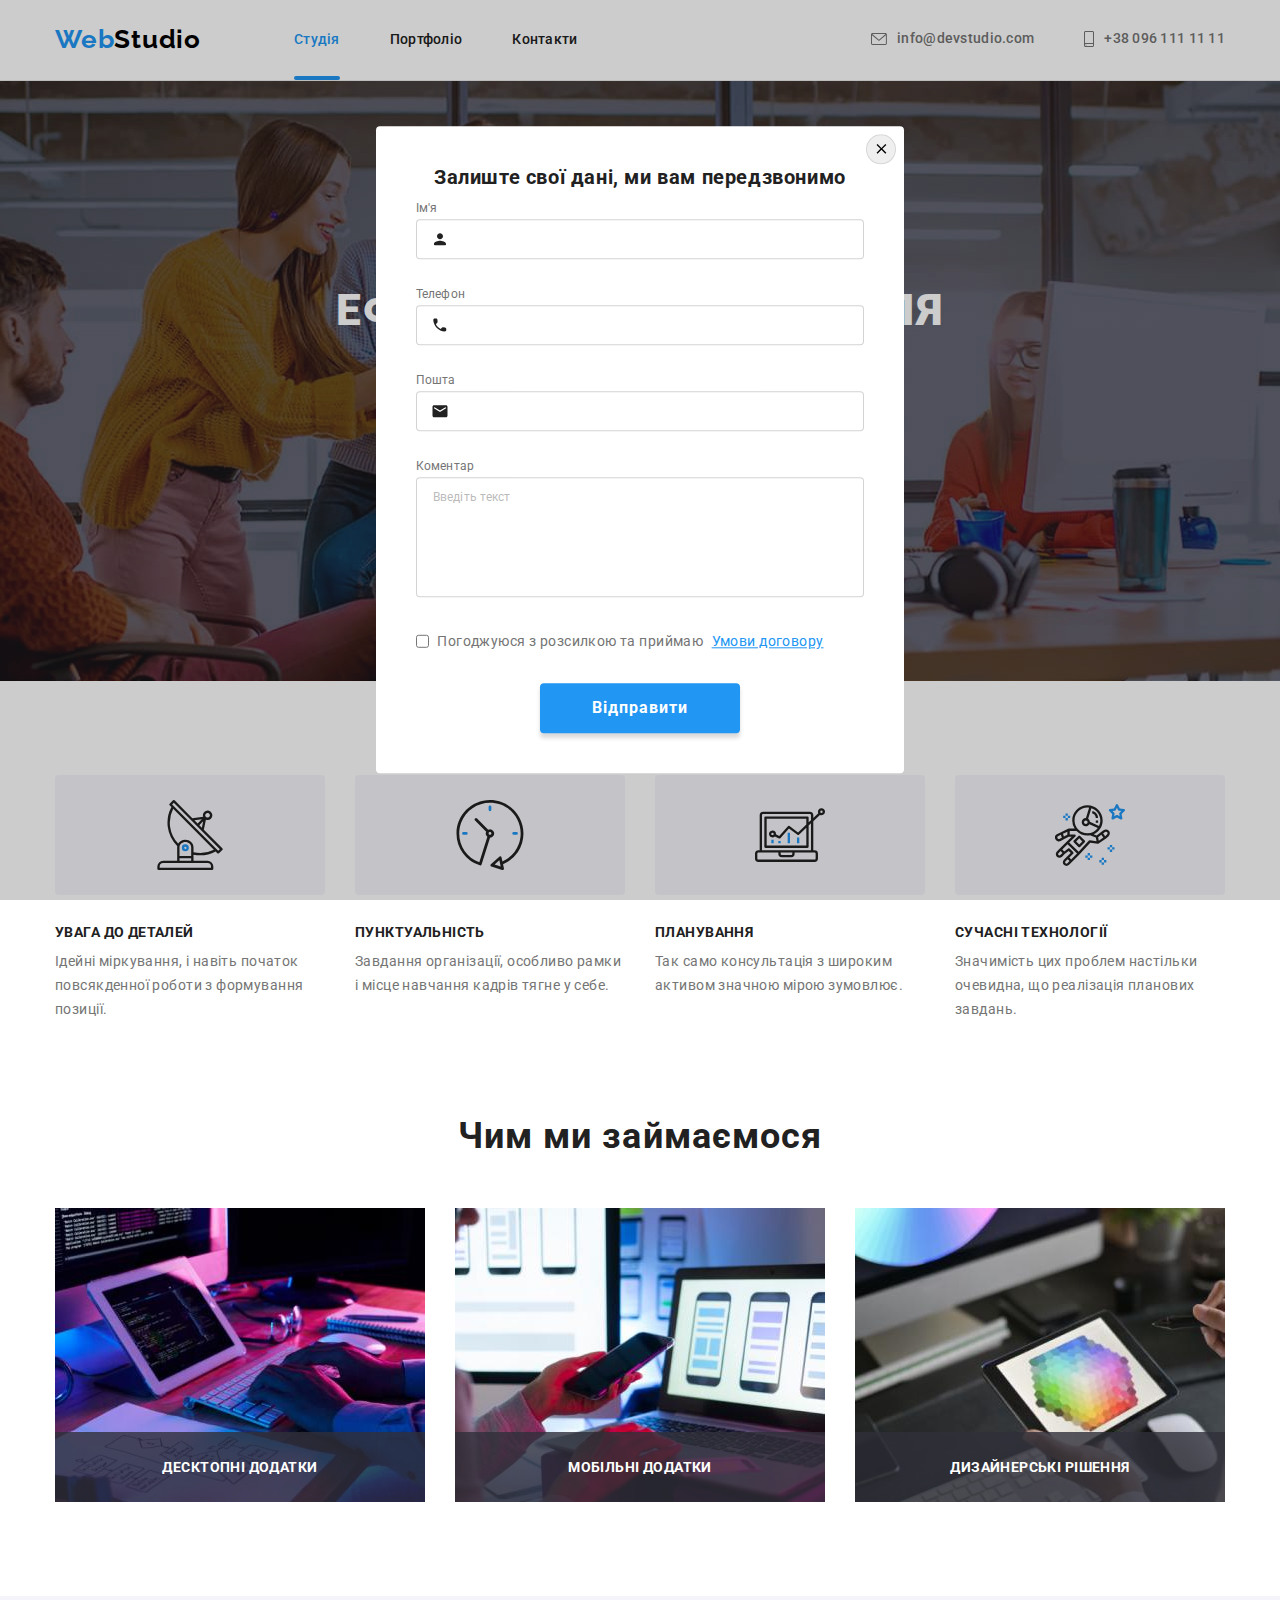
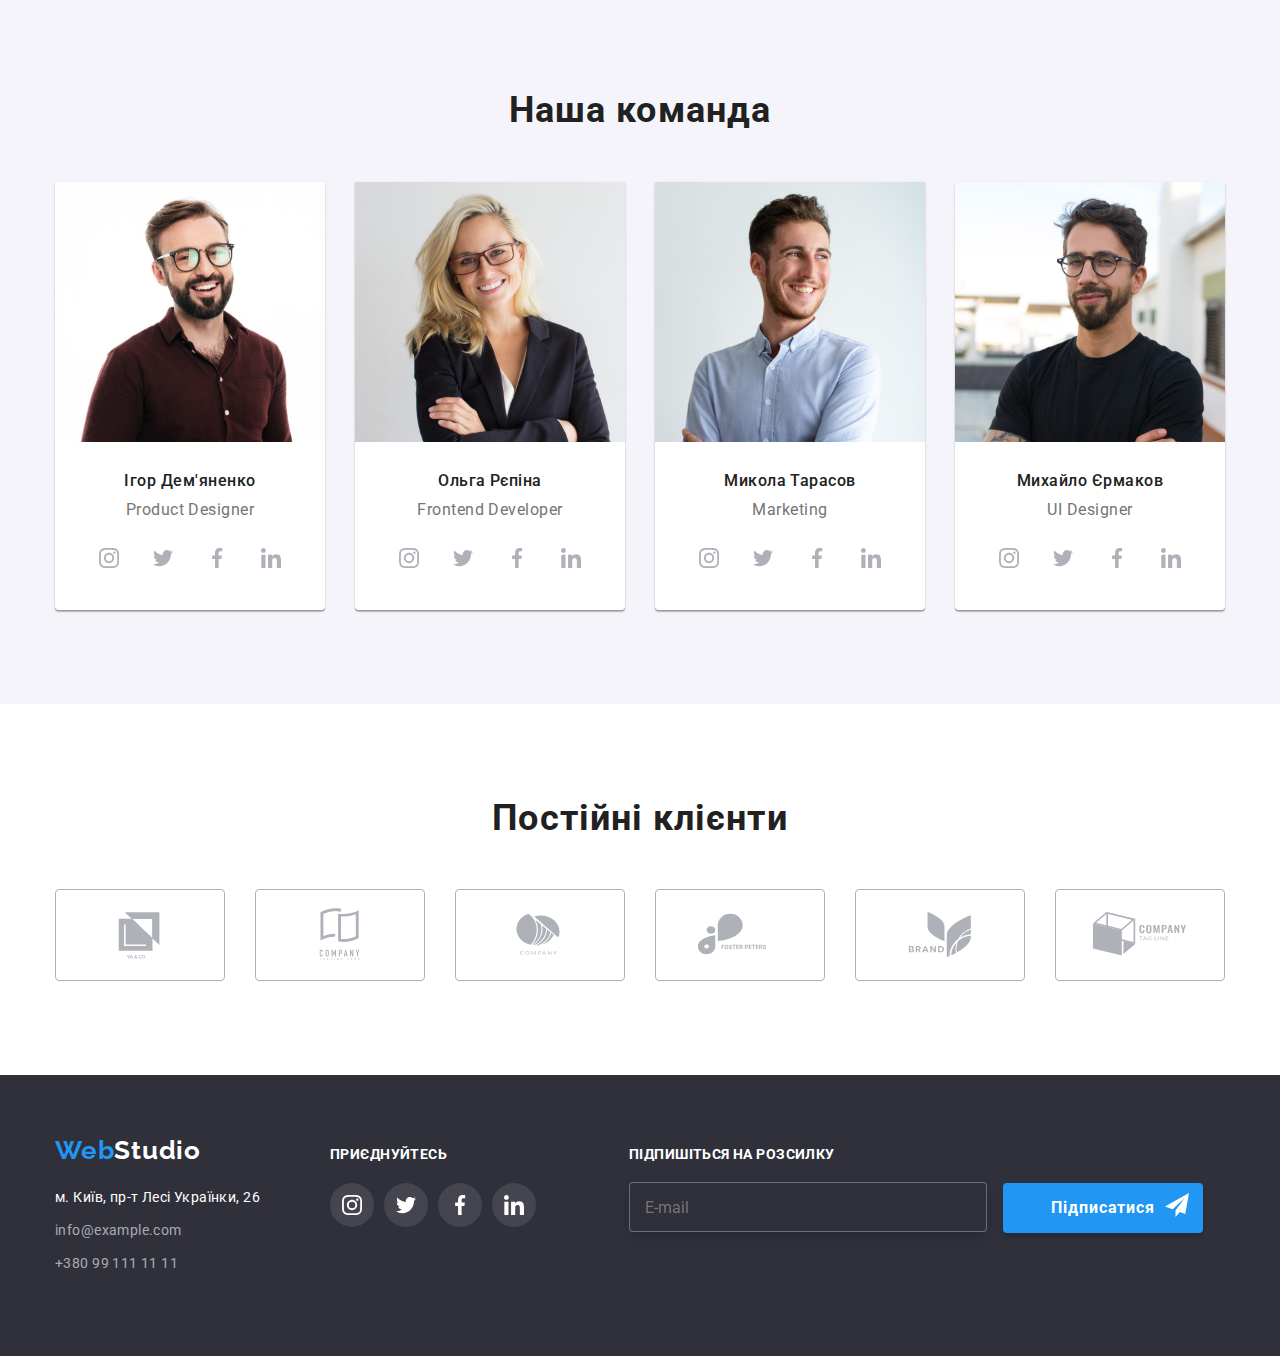
==== commit 233ff329: "homework 6" ====
--- a/index.html
+++ b/index.html
@@ -431,12 +431,22 @@
             </li>
           </ul>
         </div>
+        <div>
+          <h3 class="footer-title">Підпишіться на розсилку</h3>
+          <input type="text" class="footer-input" placeholder="E-mail" />
+          <button type="submit" class="footer-btn">
+            Підписатися
+            <svg class="footer-icon" width="24px" height="24px">
+              <use href="./images/icon.svg#icon-telegram"></use>
+            </svg>
+          </button>
+        </div>
       </div>
     </footer>
     <div class="backdrop" data-modal>
       <div class="modal">
         <button type="button" class="modal-close" data-modal-close>
-          <svg class="model-icon" width="11px" height="11px">
+          <svg class="model-icon" width="18px" height="18px">
             <use href="./images/icon.svg#icon-close"></use>
           </svg>
         </button>
@@ -508,6 +518,7 @@
         </form>
       </div>
     </div>
+
     <script src="./js/modal.js"></script>
   </body>
 </html>
--- a/css/styles.css
+++ b/css/styles.css
@@ -594,6 +594,61 @@
 .team-social-link:focus .team-social-icon {
   fill: var(--team-social-icon);
 }
+.footer-title {
+  font-weight: 700;
+  font-size: 14px;
+  line-height: 16px;
+  letter-spacing: 0.03em;
+  text-transform: uppercase;
+  margin-left: 93px;
+  color: #ffffff;
+  margin-bottom: 20px;
+}
+.footer-input {
+  width: 358px;
+  height: 50px;
+  background-color: #2f303a;
+  border: 1px solid rgba(255, 255, 255, 0.3);
+  filter: drop-shadow(0px 4px 4px rgba(0, 0, 0, 0.15));
+  border-radius: 4px;
+  margin-left: 93px;
+  color: #ffffff;
+  padding: 15px;
+  outline: transparent;
+  transition: border-color var(--duration) var(--timing-function);
+}
+.footer-input:hover,
+.footer-input:focus {
+  border-color: #2196f3;
+}
+.footer-icon {
+  position: absolute;
+
+  fill: #ffffff;
+  margin-left: 10px;
+}
+.footer-btn {
+  width: 200px;
+  height: 50px;
+  margin-left: 12px;
+  background: #2196f3;
+  box-shadow: 0px 4px 4px rgba(0, 0, 0, 0.15);
+  border-radius: 4px;
+  border: none;
+  font-weight: 700;
+  font-size: 16px;
+  line-height: 30px;
+  align-items: center;
+  text-align: center;
+  letter-spacing: 0.06em;
+
+  color: #ffffff;
+  transition: background-color var(--duration) var(--timing-function);
+}
+.footer-btn:hover,
+.footer-btn:focus {
+  background-color: #188ce8;
+}
 
 /*----------PORTFOLIO----------*/
 .header {
@@ -772,6 +827,9 @@
 }
 .modal-close {
   position: absolute;
+  display: flex;
+  justify-content: center;
+  align-items: center;
   right: 8px;
   top: 8px;
   width: 30px;
@@ -782,6 +840,14 @@
 .model-icon {
   color: #000000;
 }
+.model-icon:hover {
+  transition: fill var(--duration) var(--timing-function);
+  fill: #2196f3;
+}
+.model-icon:focus {
+  transition: fill var(--duration) var(--timing-function);
+  fill: #2196f3;
+}
 .is-hidden {
   opacity: 0;
   visibility: hidden;
@@ -793,11 +859,23 @@
   border: 1px solid rgba(33, 33, 33, 0.2);
   border-radius: 4px;
   padding-left: 42px;
-}
+  outline: transparent;
+
+  transition: border-color var(--duration) var(--timing-function);
+}
+.modal-input:hover,
+.modal-input:focus {
+  border-color: #2196f3;
+}
+.form-icon {
+  fill: #212121;
+}
+
 .modal-field {
   margin-bottom: 28px;
   position: relative;
 }
+
 .modal-input::placeholder {
   font-weight: 400;
   font-size: 12px;
@@ -805,6 +883,7 @@
   letter-spacing: 0.01em;
   color: rgba(117, 117, 117, 0.5);
 }
+
 .modal-label {
   font-weight: 400;
   font-size: 12px;
@@ -814,6 +893,7 @@
   display: block;
   margin-bottom: 4px;
 }
+
 .modal-text {
   width: 100%;
   height: 120px;
@@ -821,7 +901,14 @@
   border-radius: 4px;
   padding: 12px 16px;
   resize: none;
-}
+  outline: transparent;
+  transition: border-color var(--duration) var(--timing-function);
+}
+.modal-text:hover,
+.modal-text:focus {
+  border-color: #2196f3;
+}
+
 .modal-text::placeholder {
   font-weight: 400;
   font-size: 12px;
@@ -835,8 +922,14 @@
   bottom: 50%;
   transform: translate(-50% -50%);
   left: 15px;
+  transition: fill var(--duration) var(--timing-function);
+}
+.modal-input:hover + .form-icon,
+.modal-input:focus + .form-icon {
+  fill: #2196f3;
 }
 .modal-btn {
+  display: block;
   width: 200px;
   height: 50px;
   background: #2196f3;
@@ -850,6 +943,16 @@
   text-align: center;
   letter-spacing: 0.06em;
   color: #ffffff;
+  margin-left: auto;
+  margin-right: auto;
+}
+.modal-btn:hover {
+  transition: background-color var(--duration) var(--timing-function);
+  background-color: #188ce8;
+}
+.modal-btn:focus {
+  transition: background-color var(--duration) var(--timing-function);
+  background-color: #188ce8;
 }
 .form {
   display: flex;
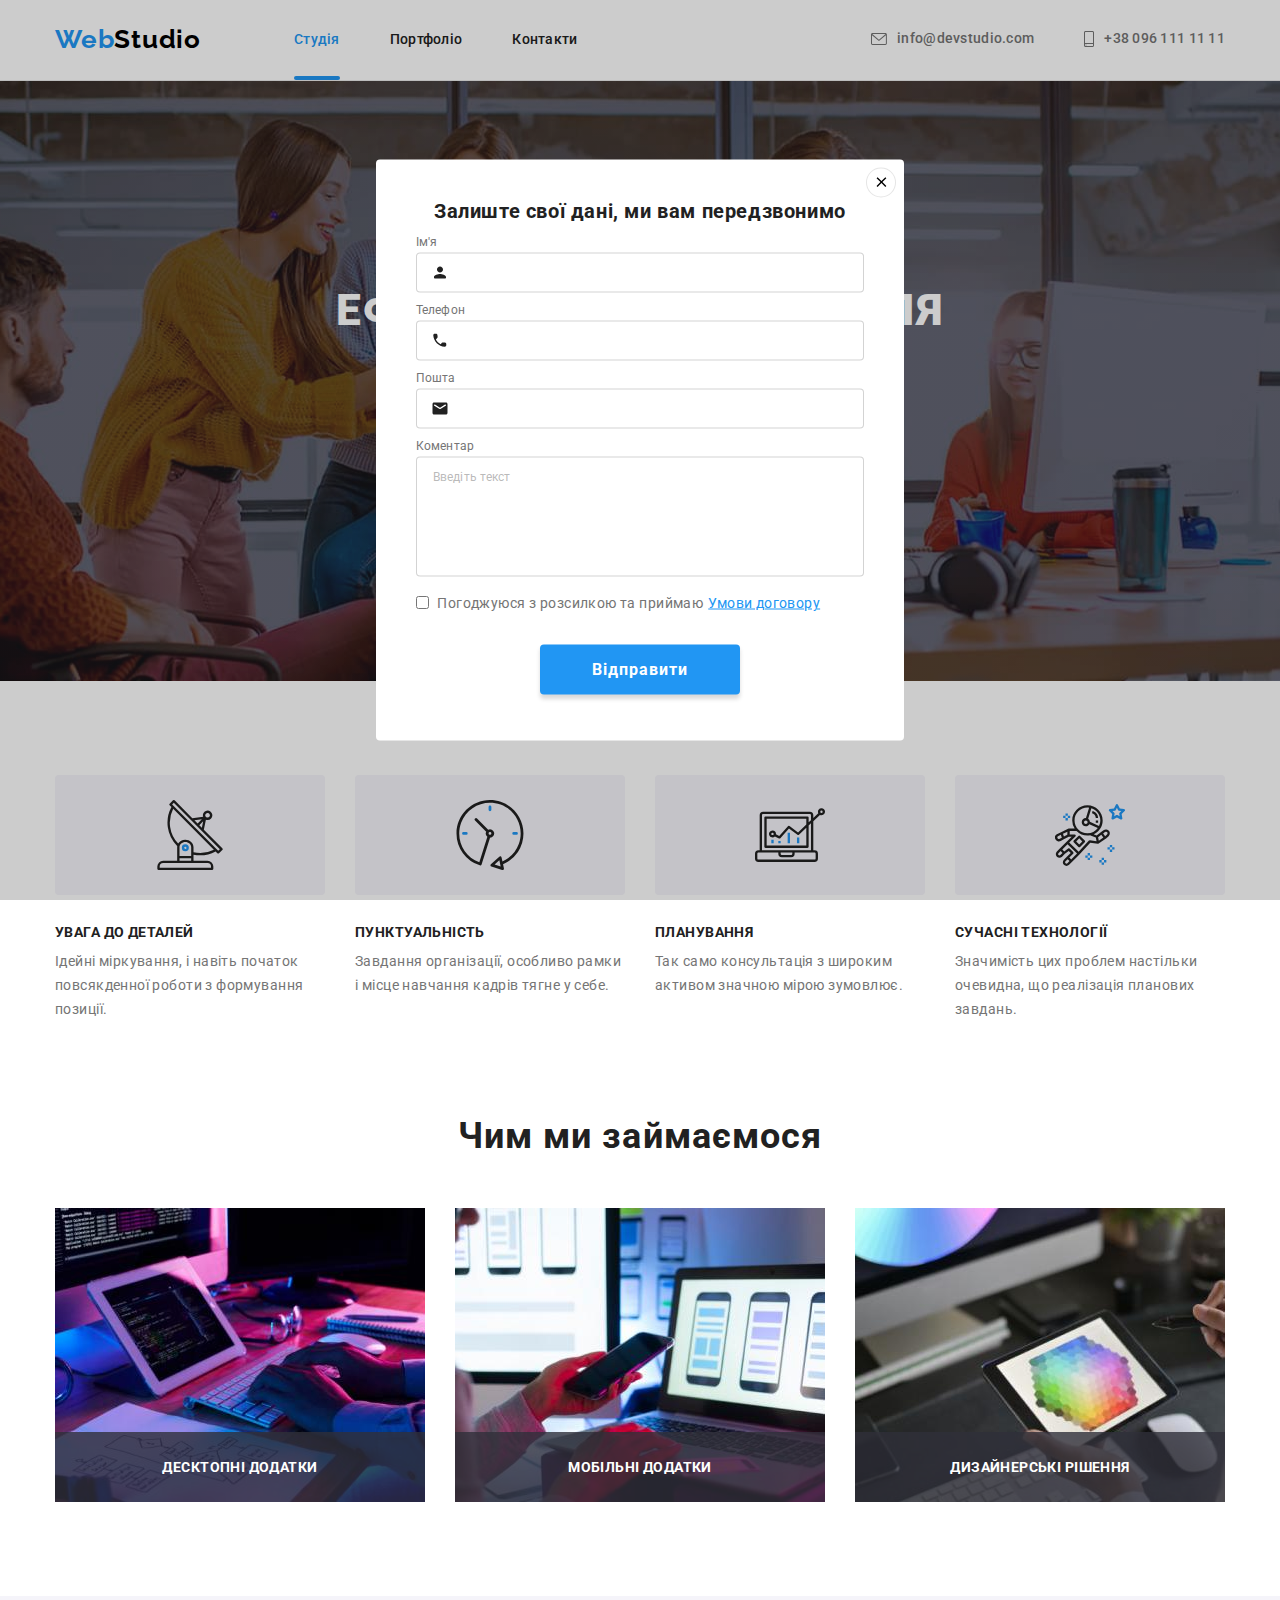
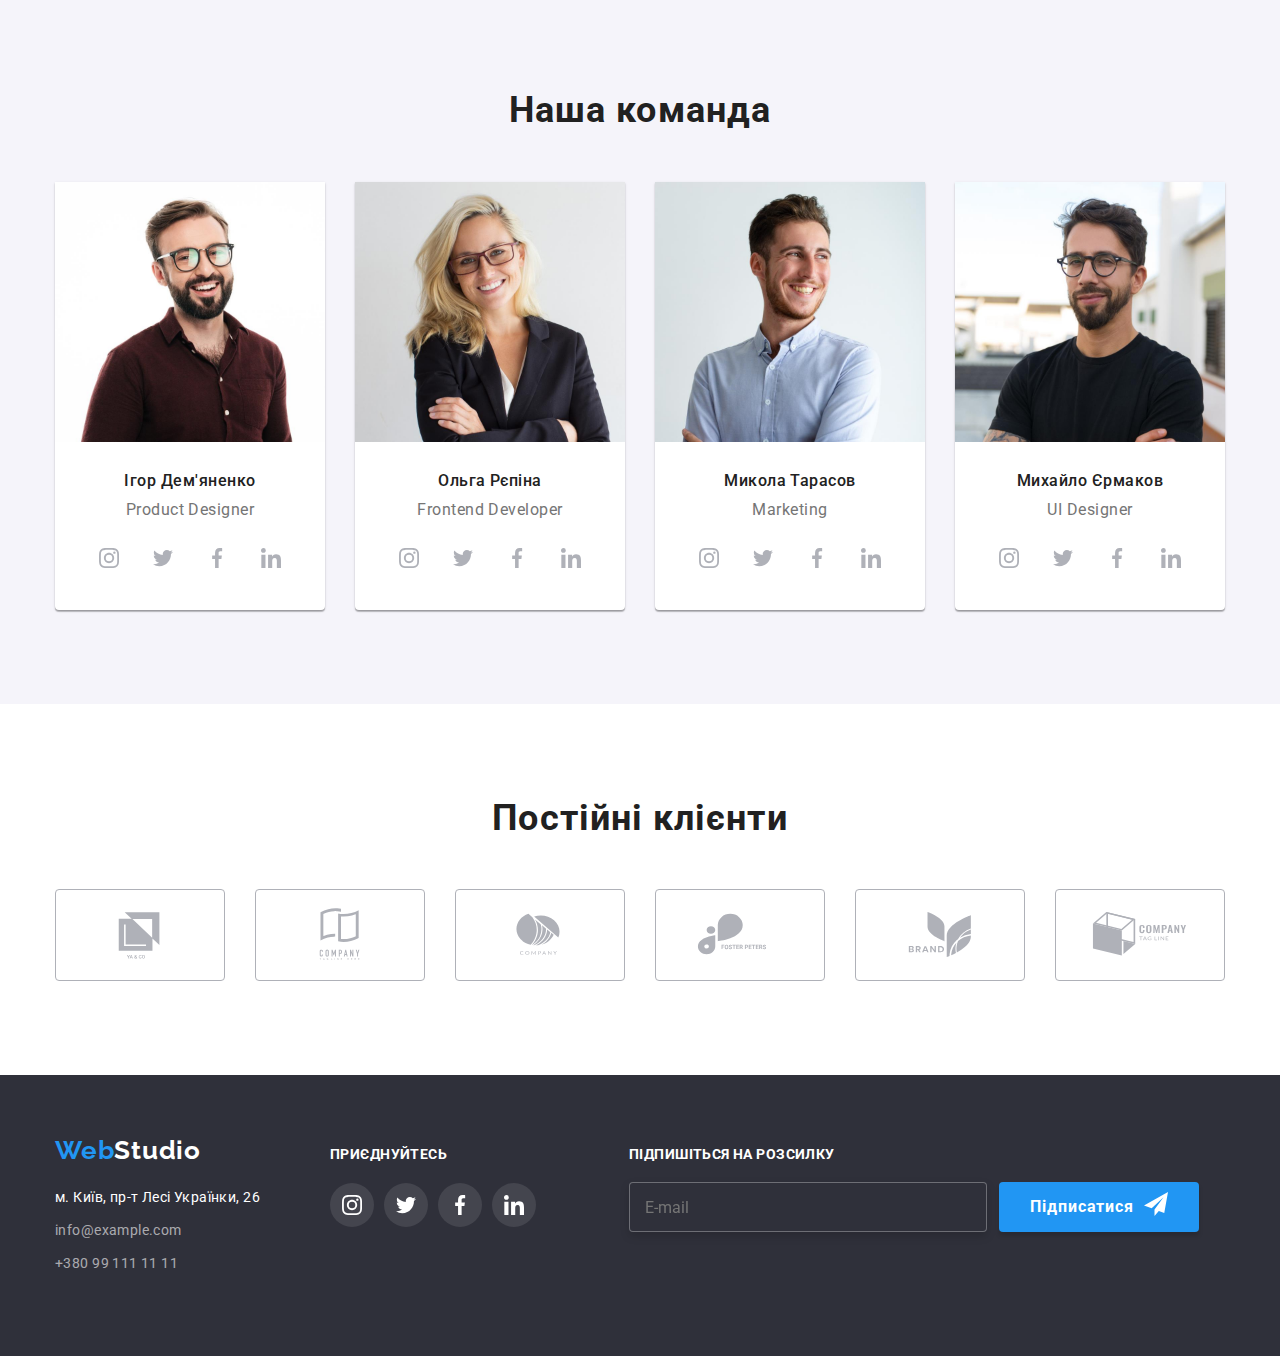
==== commit acc85b71: "Homework 6.1" ====
--- a/index.html
+++ b/index.html
@@ -433,13 +433,15 @@
         </div>
         <div>
           <h3 class="footer-title">Підпишіться на розсилку</h3>
-          <input type="text" class="footer-input" placeholder="E-mail" />
-          <button type="submit" class="footer-btn">
-            Підписатися
-            <svg class="footer-icon" width="24px" height="24px">
-              <use href="./images/icon.svg#icon-telegram"></use>
-            </svg>
-          </button>
+          <form class="footer-form">
+            <input type="text" class="footer-input" placeholder="E-mail" />
+            <button type="submit" class="footer-btn">
+              Підписатися
+              <svg class="footer-icon" width="24px" height="24px">
+                <use href="./images/icon.svg#icon-telegram"></use>
+              </svg>
+            </button>
+          </form>
         </div>
       </div>
     </footer>
@@ -511,8 +513,10 @@
           </div>
           <div class="form">
             <input type="checkbox" name="yes" id="yes" />
-            <p class="form-title">Погоджуюся з розсилкою та приймаю</p>
-            <a href="" class="modal-link">Умови договору</a>
+            <label for="yes" class="form-label"
+              ><p class="form-title">Погоджуюся з розсилкою та приймаю</p>
+              <a href="" class="modal-link">Умови договору</a></label
+            >
           </div>
           <button type="submit" class="modal-btn">Відправити</button>
         </form>
--- a/css/styles.css
+++ b/css/styles.css
@@ -604,6 +604,9 @@
   color: #ffffff;
   margin-bottom: 20px;
 }
+.footer-form {
+  display: flex;
+}
 .footer-input {
   width: 358px;
   height: 50px;
@@ -612,6 +615,7 @@
   filter: drop-shadow(0px 4px 4px rgba(0, 0, 0, 0.15));
   border-radius: 4px;
   margin-left: 93px;
+  margin-right: 12px;
   color: #ffffff;
   padding: 15px;
   outline: transparent;
@@ -621,30 +625,35 @@
 .footer-input:focus {
   border-color: #2196f3;
 }
-.footer-icon {
-  position: absolute;
-
-  fill: #ffffff;
-  margin-left: 10px;
-}
-.footer-btn {
+.footer-form button {
   width: 200px;
   height: 50px;
-  margin-left: 12px;
-  background: #2196f3;
-  box-shadow: 0px 4px 4px rgba(0, 0, 0, 0.15);
+  display: flex;
+  justify-content: center;
+  gap: 10px;
+}
+.footer-btn {
+  cursor: pointer;
+  padding: 10px 30px;
+  margin-left: auto;
+  margin-right: auto;
+  font-weight: 700;
+  font-size: 16px;
+  line-height: 1.87;
+  text-align: center;
+  letter-spacing: 0.06em;
+  background-color: #2196f3;
+  color: #ffffff;
+  box-shadow: 0px 4px 4px rgb(0 0 0 / 15%);
   border-radius: 4px;
-  border: none;
-  font-weight: 700;
-  font-size: 16px;
-  line-height: 30px;
-  align-items: center;
-  text-align: center;
-  letter-spacing: 0.06em;
-
-  color: #ffffff;
-  transition: background-color var(--duration) var(--timing-function);
-}
+  border: 0;
+  transition: background-color var(--duration) var(--timing-function),
+    box-shadow var(--duration) var(--timing-function);
+}
+.footer-icon {
+  fill: #ffffff;
+}
+
 .footer-btn:hover,
 .footer-btn:focus {
   background-color: #188ce8;
@@ -836,15 +845,16 @@
   height: 30px;
   border: 1px solid rgba(0, 0, 0, 0.1);
   border-radius: 50%;
+  background-color: #ffffff;
+  transition: fill var(--duration) var(--timing-function);
 }
 .model-icon {
   color: #000000;
 }
-.model-icon:hover {
-  transition: fill var(--duration) var(--timing-function);
+.modal-close:hover {
   fill: #2196f3;
 }
-.model-icon:focus {
+.modal-close:focus {
   transition: fill var(--duration) var(--timing-function);
   fill: #2196f3;
 }
@@ -872,7 +882,7 @@
 }
 
 .modal-field {
-  margin-bottom: 28px;
+  margin-bottom: 10px;
   position: relative;
 }
 
@@ -959,12 +969,17 @@
   gap: 8.38px;
   margin-bottom: 30px;
 }
+.form-label {
+  display: flex;
+}
 .form-title {
   font-weight: 400;
   font-size: 14px;
   line-height: 24px;
   color: #757575;
   letter-spacing: 0.03em;
+  text-align: center;
+  align-items: center;
 }
 .modal-link {
   font-weight: 400;
@@ -973,4 +988,5 @@
   color: #2196f3;
   letter-spacing: 0.03em;
   text-decoration: underline;
-}
+  margin-left: 5px;
+}
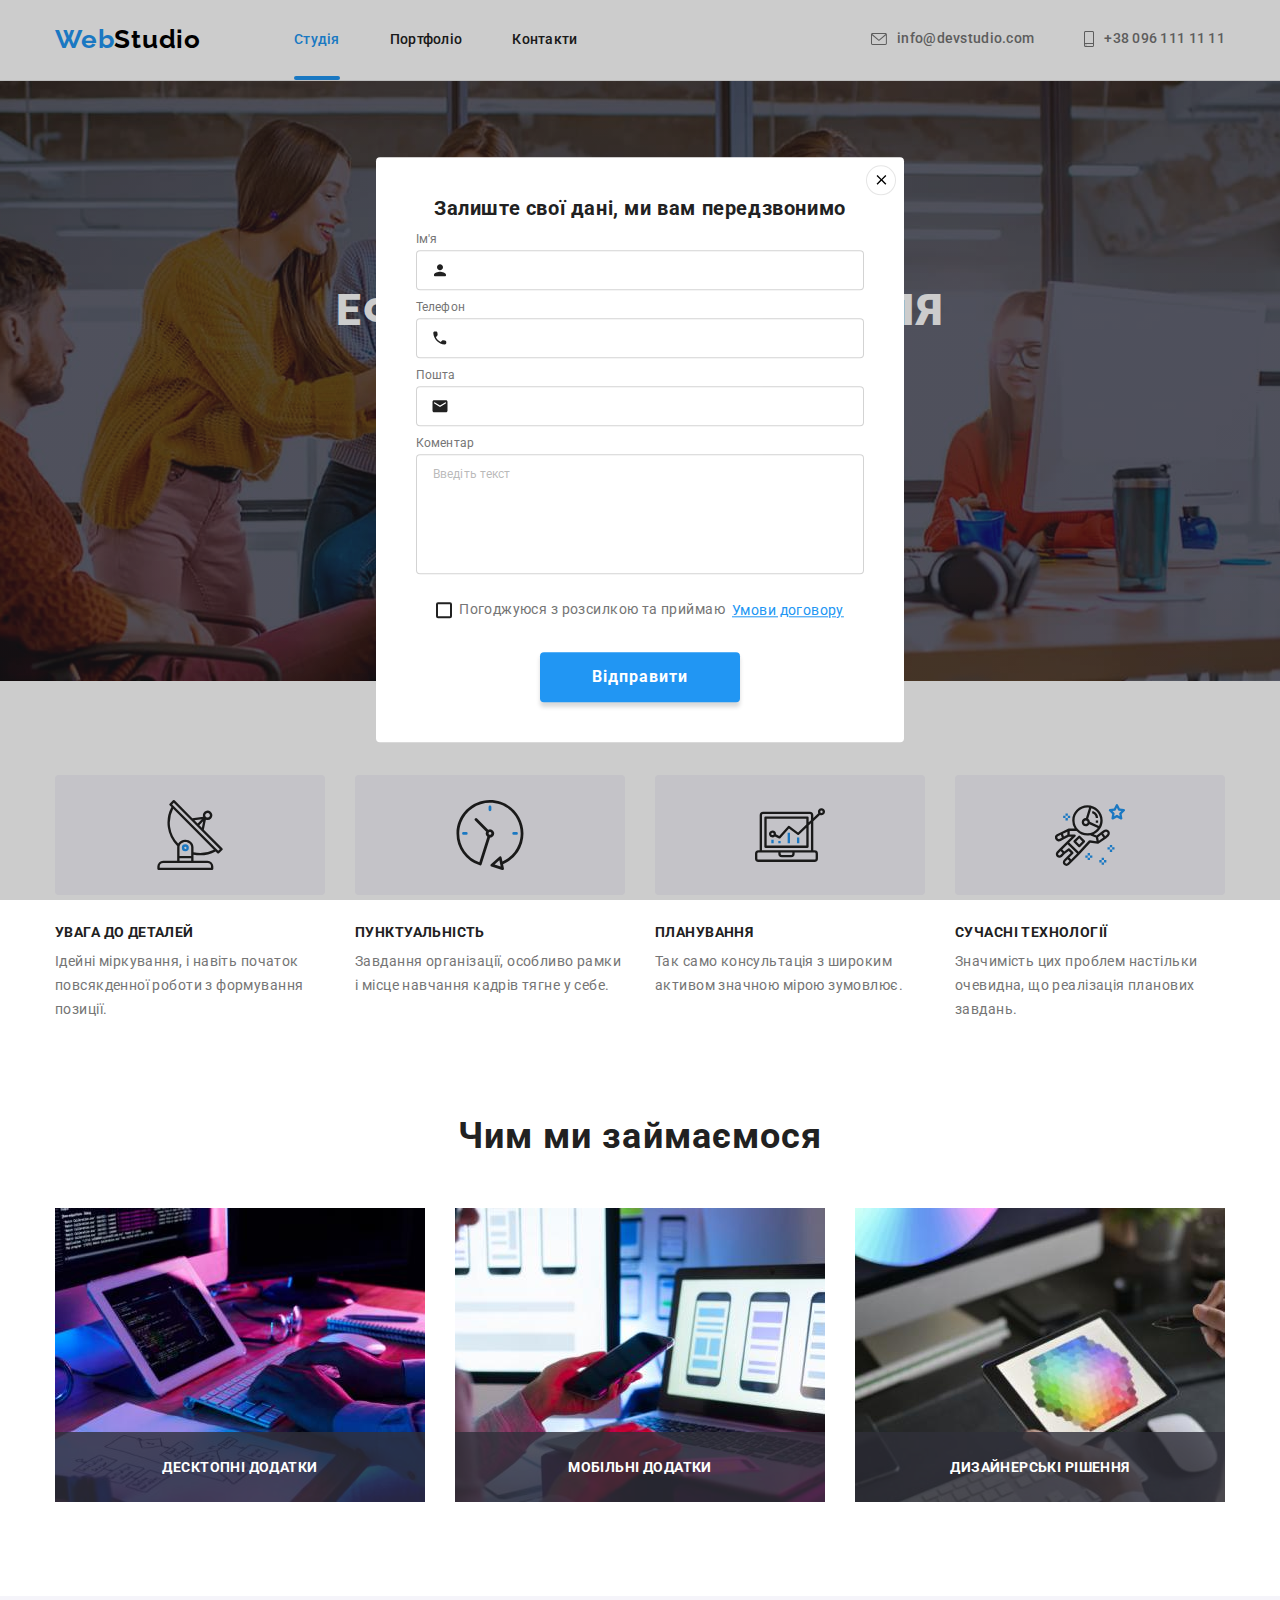
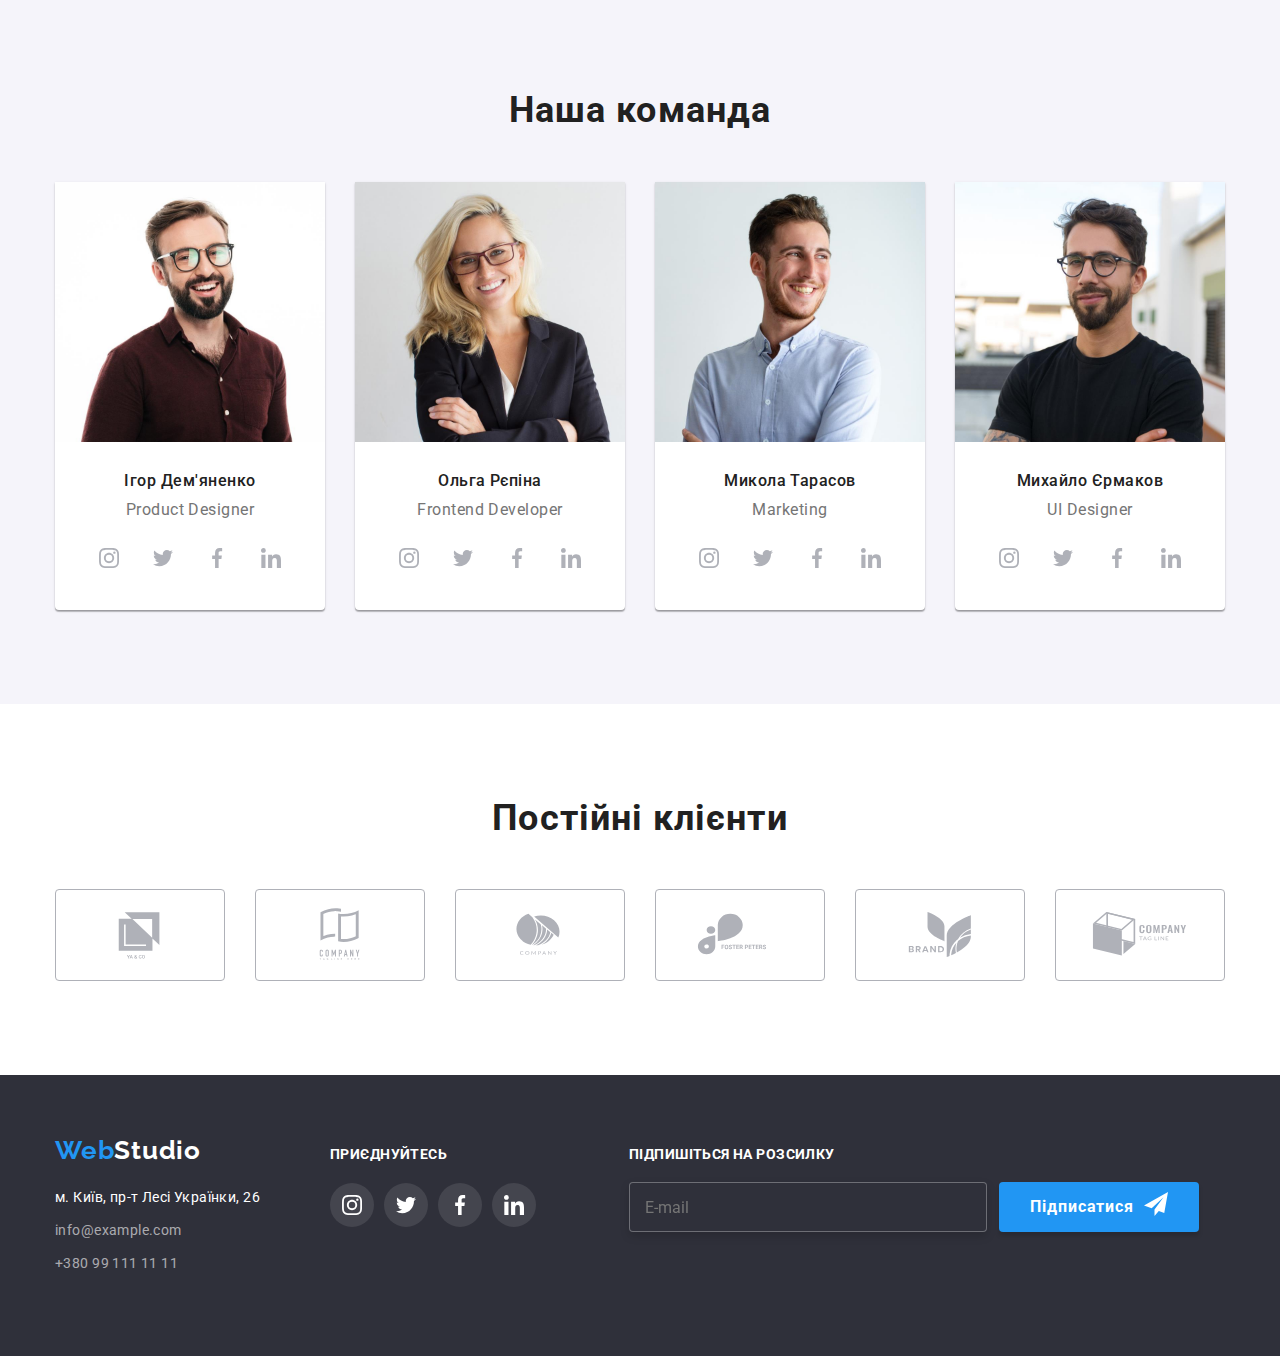
==== commit 6ccb1198: "Homework 6.1.1" ====
--- a/index.html
+++ b/index.html
@@ -512,11 +512,22 @@
             ></textarea>
           </div>
           <div class="form">
-            <input type="checkbox" name="yes" id="yes" />
-            <label for="yes" class="form-label"
-              ><p class="form-title">Погоджуюся з розсилкою та приймаю</p>
-              <a href="" class="modal-link">Умови договору</a></label
-            >
+            <input
+              required
+              type="checkbox"
+              name="yes"
+              id="user-yes"
+              class="modal-check hidden"
+            />
+            <label for="user-yes" class="form-label">
+              <span
+                ><svg class="check-icon" width="11px" height="18px">
+                  <use href="./images/icon.svg#icon-check"></use>
+                </svg>
+              </span>
+              Погоджуюся з розсилкою та приймаю
+              <a href="" class="modal-link">Умови договору</a>
+            </label>
           </div>
           <button type="submit" class="modal-btn">Відправити</button>
         </form>
--- a/css/styles.css
+++ b/css/styles.css
@@ -965,21 +965,47 @@
   background-color: #188ce8;
 }
 .form {
-  display: flex;
-  gap: 8.38px;
+  position: relative;
+  text-align: center;
+  margin-top: 20px;
   margin-bottom: 30px;
 }
 .form-label {
   display: flex;
-}
-.form-title {
+  align-items: center;
+  justify-content: center;
+  gap: 7px;
   font-weight: 400;
   font-size: 14px;
-  line-height: 24px;
+  line-height: 1.714;
+  letter-spacing: 0.03em;
   color: #757575;
-  letter-spacing: 0.03em;
-  text-align: center;
-  align-items: center;
+}
+.form-label a {
+  color: #2196f3;
+}
+.form-label span {
+  display: flex;
+  align-items: center;
+  justify-content: center;
+  width: 16px;
+  height: 16px;
+  border: 2px solid #212121;
+  border-radius: 2px;
+  transition: border-color var(--duration) var(--timing-function);
+}
+.check-icon {
+  fill: transparent;
+}
+.modal-check:checked + .form-label span {
+  background-color: #2196f3;
+  border: none;
+}
+.modal-check:checked + .form-label .check-icon {
+  fill: #ffffff;
+}
+.modal-check:focus + .form-label span {
+  border-color: #2196f3;
 }
 .modal-link {
   font-weight: 400;
@@ -988,5 +1014,4 @@
   color: #2196f3;
   letter-spacing: 0.03em;
   text-decoration: underline;
-  margin-left: 5px;
-}
+}
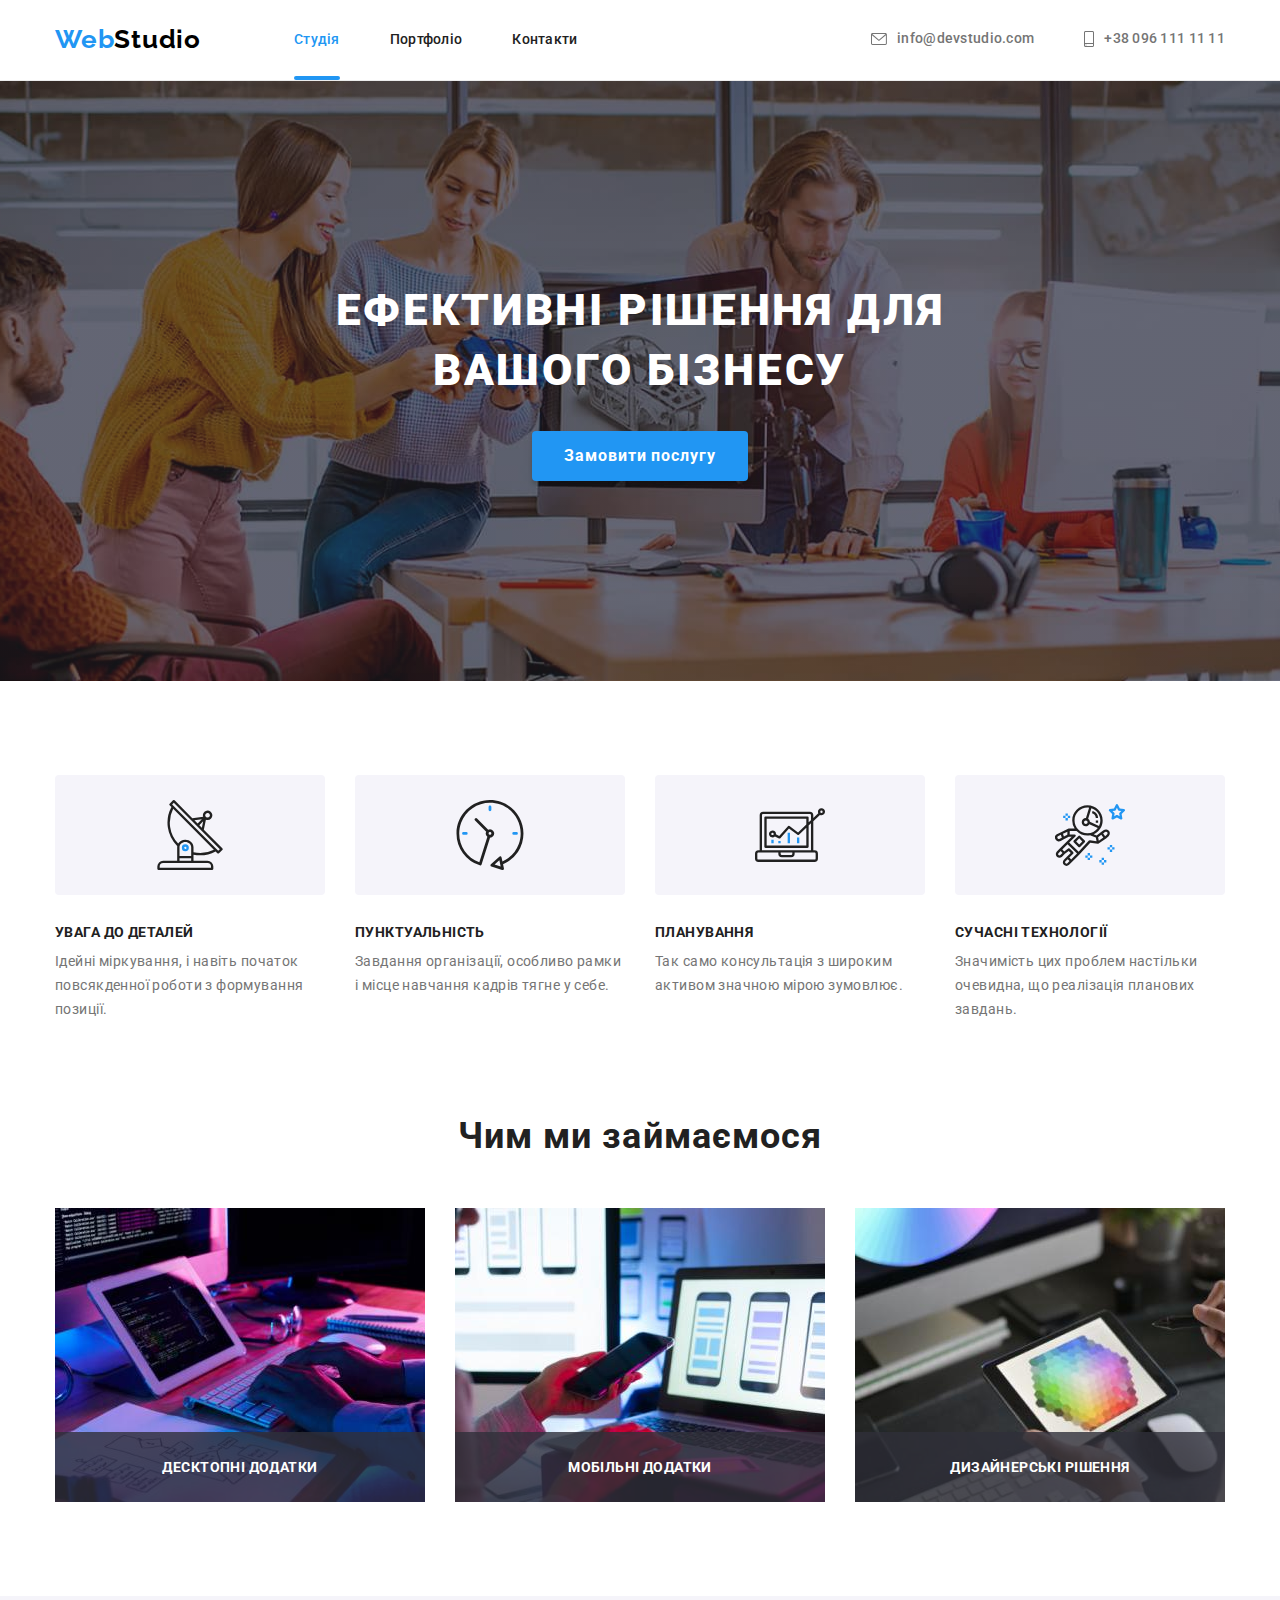
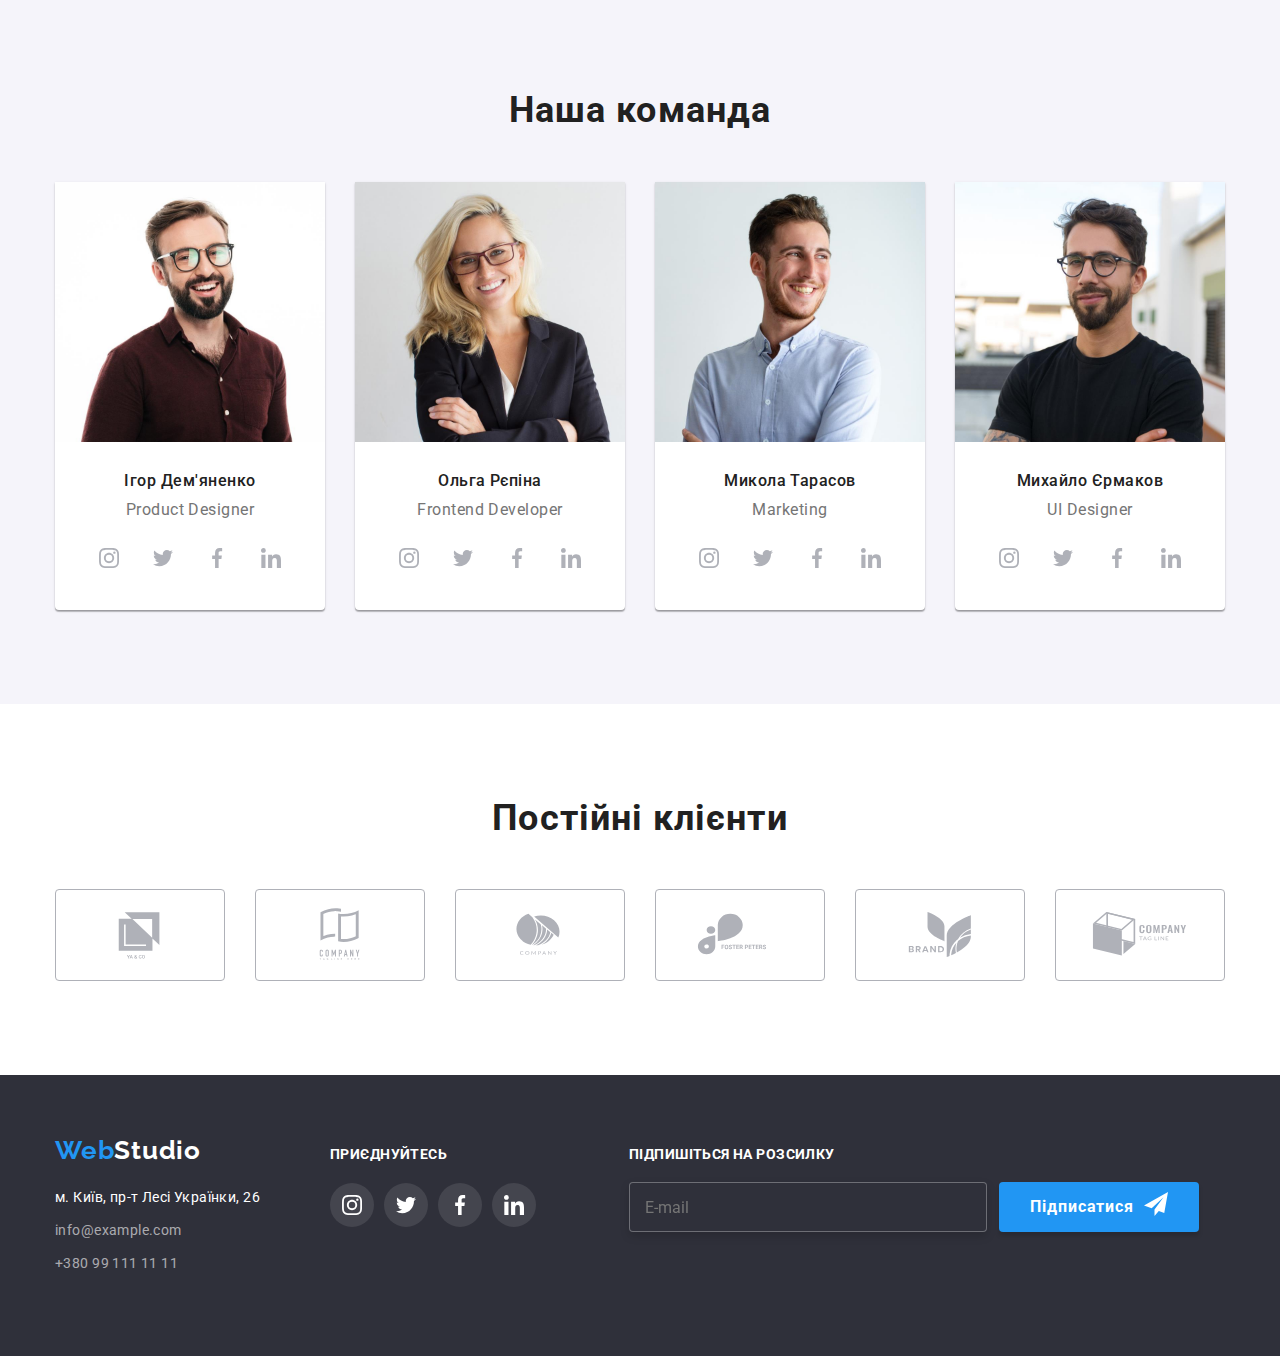
==== commit fc35588f: "homework" ====
--- a/index.html
+++ b/index.html
@@ -16,6 +16,7 @@
       href="https://cdn.jsdelivr.net/npm/modern-normalize@1.1.0/modern-normalize.min.css"
     />
     <link rel="stylesheet" href="./css/styles.css" />
+    <link rel="stylesheet" href="./css/main.min.css" />
   </head>
   <body class="body">
     <header class="header">
@@ -445,7 +446,7 @@
         </div>
       </div>
     </footer>
-    <div class="backdrop" data-modal>
+    <div class="backdrop is-hidden" data-modal>
       <div class="modal">
         <button type="button" class="modal-close" data-modal-close>
           <svg class="model-icon" width="18px" height="18px">
--- a/css/styles.css
+++ b/css/styles.css
@@ -10,44 +10,13 @@
   --soc-link: #ffffff;
   --soc-icon: #afb1b8;
   --company: #2196f3;
-  --team-social-link: #2196f3;
+  --team-social__link: #2196f3;
   --team-social-icon: #ffffff;
   --card-link: translateY(-100%);
   --portfolio-item: 0px 1px 1px rgba(0, 0, 0, 0.12),
     0px 4px 4px rgba(0, 0, 0, 0.06), 1px 4px 6px rgba(0, 0, 0, 0.16);
 }
 
-p,
-h1,
-h2,
-h3,
-h4,
-h5,
-h6 {
-  margin: 0;
-}
-ul,
-ol {
-  margin-left: 0;
-  padding-left: 0;
-}
-address {
-  font-style: normal;
-}
-a {
-  color: currentColor;
-}
-button {
-  cursor: pointer;
-}
-img {
-  display: block;
-  max-width: 100%;
-}
-
-.body {
-  font-family: "Roboto", sans-serif;
-}
 .list {
   list-style: none;
   margin: 0;
@@ -55,198 +24,15 @@
 .link {
   text-decoration: none;
 }
-.container {
-  width: 1200px;
-  max-width: 100%;
-  margin-left: auto;
-  margin-right: auto;
-  padding-left: 15px;
-  padding-right: 15px;
-}
+
 .section {
   padding-top: 94px;
   padding-bottom: 94px;
 }
 
 /*---------HEADER---------*/
-.header {
-  background-color: #ffffff;
-  padding-top: 24px;
-  padding-bottom: 25px;
-}
-.header-logo {
-  font-family: "Raleway";
-  font-style: normal;
-  font-weight: 700;
-  font-size: 26px;
-  line-height: 1.19;
-  letter-spacing: 0.03em;
-  color: #2196f3;
-}
-
-.header-logo-name {
-  width: 145px;
-  height: 31px;
-  left: 215px;
-  top: 24px;
-  font-family: "Raleway", sans-serif;
-  font-style: normal;
-  font-weight: 700;
-  font-size: 26px;
-  line-height: 1.19;
-  letter-spacing: 0.03em;
-  color: #000000;
-}
-.header-item-menu {
-  margin-left: 93px;
-}
-
-.header-container {
-  display: flex;
-  align-items: center;
-}
-
-.header-list {
-  display: flex;
-  gap: 50px;
-}
-.header-list-social {
-  display: flex;
-  gap: 50px;
-}
-.header-container-social {
-  margin-left: auto;
-}
-
-.header-link {
-  font-weight: 500;
-  font-size: 14px;
-  line-height: 1.14;
-  letter-spacing: 0.02em;
-  color: #212121;
-  padding-top: 32px;
-  padding-bottom: 32px;
-  transition: color var(--duration) var(--timing-function);
-}
-.current {
-  color: #2196f3;
-  position: relative;
-}
-.header-link.current::after {
-  position: absolute;
-  bottom: -1px;
-  left: 0;
-  content: "";
-  display: block;
-  width: 100%;
-  height: 4px;
-  background-color: #2196f3;
-  border-radius: 2px;
-}
-
-.header-link:hover,
-.header-link:focus {
-  color: var(--link-color);
-}
-.header-mail {
-  color: #757575;
-  font-weight: 500;
-  font-size: 14px;
-  line-height: 1.14;
-  letter-spacing: 0.02em;
-  transition: color var(--duration) var(--timing-function);
-}
-.header-mail:hover,
-.header-mail:focus {
-  color: var(--link-color);
-}
-.header-tel {
-  font-weight: 500;
-  font-size: 14px;
-  line-height: 1.14;
-  letter-spacing: 0.02em;
-  color: #757575;
-  transition: color var(--duration) var(--timing-function);
-}
-.header-tel:hover,
-.header-tel:focus {
-  color: var(--link-color);
-}
-.header-mail,
-.header-tel,
-.header-icon {
-  display: flex;
-  align-items: center;
-  gap: 10px;
-}
-
-.header-mail:hover,
-.header-mail:focus {
-  color: var(--link-color);
-}
-
-.header-link.current {
-  color: #2196f3;
-}
-.header-icon {
-  fill: currentColor;
-}
 
 /*----------HERO----------*/
-.hero {
-  background-color: #2f303a;
-  background-color: var(--background-color-hero);
-  padding-bottom: 200px;
-  padding-top: 200px;
-  background-image: linear-gradient(
-      rgba(47, 48, 58, 0.4),
-      rgba(47, 48, 58, 0.4)
-    ),
-    url(../images/hero-bg.jpg);
-  max-width: 1600px;
-  margin: 0 auto;
-
-  background-repeat: no-repeat;
-  background-position: center;
-  background-size: cover;
-}
-
-.hero-title {
-  font-weight: 900;
-  font-size: 44px;
-  line-height: 1.36;
-  text-align: center;
-  letter-spacing: 0.06em;
-  color: #ffffff;
-  text-transform: uppercase;
-  color: var(--hero-title-color);
-  max-width: 696px;
-  margin-right: auto;
-  margin-left: auto;
-}
-.hero-btn {
-  font-weight: 700;
-  font-size: 16px;
-  line-height: 1.87;
-  display: flex;
-  align-items: center;
-  text-align: center;
-  letter-spacing: 0.06em;
-  color: #ffffff;
-  background: #2196f3;
-  box-shadow: 0px 4px 4px rgba(0, 0, 0, 0.15);
-  border-radius: 4px;
-  font-family: inherit;
-  display: block;
-  margin: 30px auto 0;
-  padding: 10px 32px;
-  border: 0;
-  transition: background-color var(--duration) var(--timing-function);
-}
-.hero-btn:hover,
-.hero-btn:focus {
-  background-color: var(--btn-color);
-}
 
 /*----------LIST-ITEM----------*/
 .list-item {
@@ -585,13 +371,13 @@
 }
 .team-social-link:hover,
 .team-social-link:focus {
-  background-color: var(--team-social-link);
-}
-
-.team-social-link:hover .team-social-icon {
+  background-color: var(--team-social__link);
+}
+
+.team-social__link:hover .team-social-icon {
   fill: var(--team-social-icon);
 }
-.team-social-link:focus .team-social-icon {
+.team-social__link:focus .team-social-icon {
   fill: var(--team-social-icon);
 }
 .footer-title {
@@ -773,11 +559,14 @@
   padding: 6px 22px;
   transition: background-color var(--duration) var(--timing-function),
     color var(--duration) var(--timing-function);
+  box-shadow: var(--duration) var(--timing-function);
 }
 .portfolio-btn:hover,
 .portfolio-btn:focus {
   background-color: #2196f3;
   color: #ffffff;
+  box-shadow: 0px 3px 1px rgba(0, 0, 0, 0.1), 0px 1px 2px rgba(0, 0, 0, 0.08),
+    0px 2px 2px rgba(0, 0, 0, 0.12);
 }
 
 .portfolio-title {
--- a/css/main.min.css
+++ b/css/main.min.css
@@ -0,0 +1 @@
+p,h1,h2,h3,h4,h5,h6{margin:0}ul,ol{margin-left:0;padding-left:0}address{font-style:normal}a{color:currentColor}button{cursor:pointer}img{display:block;max-width:100%}.body{font-family:"Roboto",sans-serif}.container{width:1200px;max-width:100%;margin-left:auto;margin-right:auto;padding-left:15px;padding-right:15px}.header{background-color:#fff;padding-top:24px;padding-bottom:25px}.header-logo{font-family:"Raleway";font-style:normal;font-weight:700;font-size:26px;line-height:1.19;letter-spacing:.03em;color:#2196f3}.header-logo-name{width:145px;height:31px;left:215px;top:24px;font-family:"Raleway",sans-serif;font-style:normal;font-weight:700;font-size:26px;line-height:1.19;letter-spacing:.03em;color:#000}.header-item-menu{margin-left:93px}.header-container{display:flex;align-items:center}.header-list{display:flex;gap:50px}.header-list-social{display:flex;gap:50px}.header-container-social{margin-left:auto}.header-link{font-weight:500;font-size:14px;line-height:1.14;letter-spacing:.02em;color:#212121;padding-top:32px;padding-bottom:32px;transition:color var(--duration) var(--timing-function)}.current{color:#2196f3;position:relative}.header-link.current::after{position:absolute;bottom:-1px;left:0;content:"";display:block;width:100%;height:4px;background-color:#2196f3;border-radius:2px}.header-link:hover,.header-link:focus{color:var(--link-color)}.header-mail{color:#757575;font-weight:500;font-size:14px;line-height:1.14;letter-spacing:.02em;transition:color var(--duration) var(--timing-function)}.header-mail:hover,.header-mail:focus{color:var(--link-color)}.header-tel{font-weight:500;font-size:14px;line-height:1.14;letter-spacing:.02em;color:#757575;transition:color var(--duration) var(--timing-function)}.header-tel:hover,.header-tel:focus{color:var(--link-color)}.header-mail,.header-tel,.header-icon{display:flex;align-items:center;gap:10px}.header-mail:hover,.header-mail:focus{color:var(--link-color)}.header-link.current{color:#2196f3}.header-icon{fill:currentColor}.hero{background-color:#2f303a;background-color:var(--background-color-hero);padding-bottom:200px;padding-top:200px;background-image:linear-gradient(rgba(47, 48, 58, 0.4), rgba(47, 48, 58, 0.4)),url(../images/hero-bg.jpg);max-width:1600px;margin:0 auto;background-repeat:no-repeat;background-position:center;background-size:cover}.hero-title{font-weight:900;font-size:44px;line-height:1.36;text-align:center;letter-spacing:.06em;color:#fff;text-transform:uppercase;color:var(--hero-title-color);max-width:696px;margin-right:auto;margin-left:auto}.hero-btn{font-weight:700;font-size:16px;line-height:1.87;display:flex;align-items:center;text-align:center;letter-spacing:.06em;color:#fff;background:#2196f3;box-shadow:0px 4px 4px rgba(0,0,0,.15);border-radius:4px;font-family:inherit;display:block;margin:30px auto 0;padding:10px 32px;border:0;transition:background-color var(--duration) var(--timing-function)}.hero-btn:hover,.hero-btn:focus{background-color:var(--btn-color)}/*# sourceMappingURL=main.min.css.map */